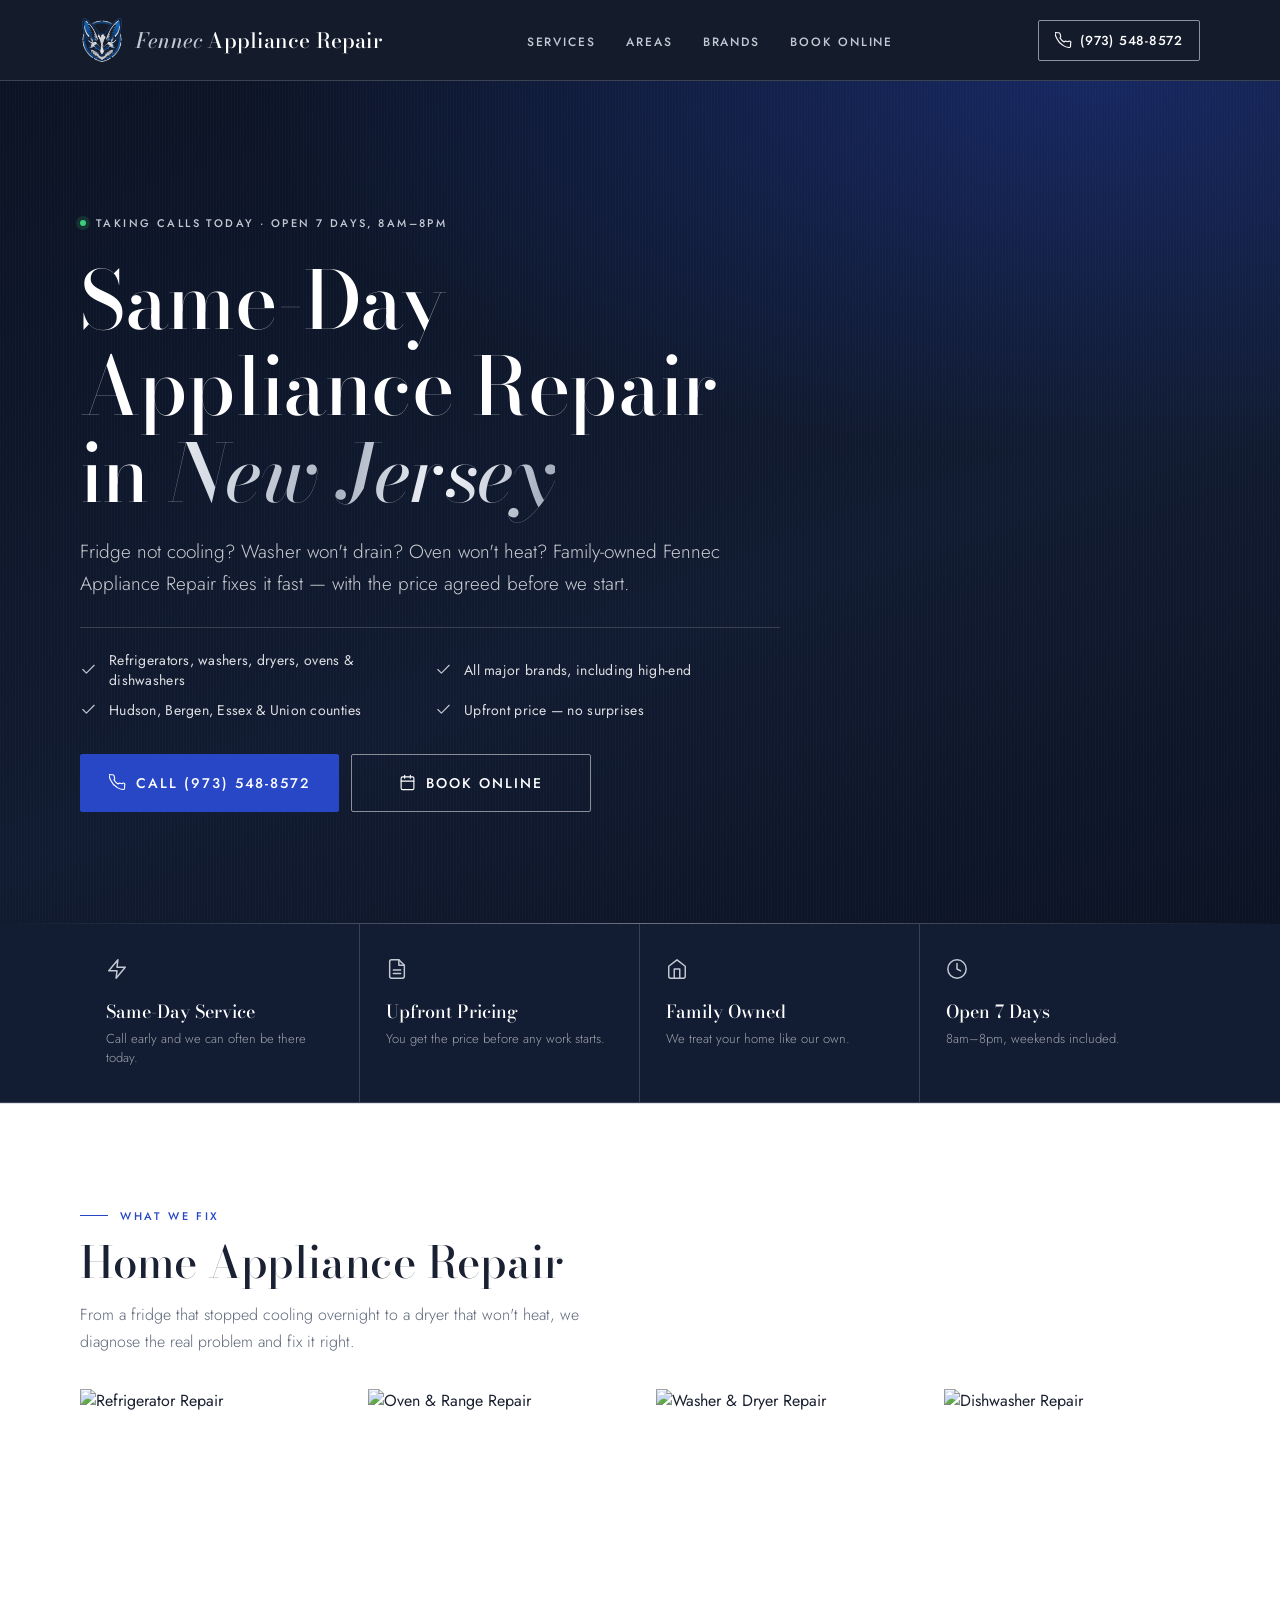
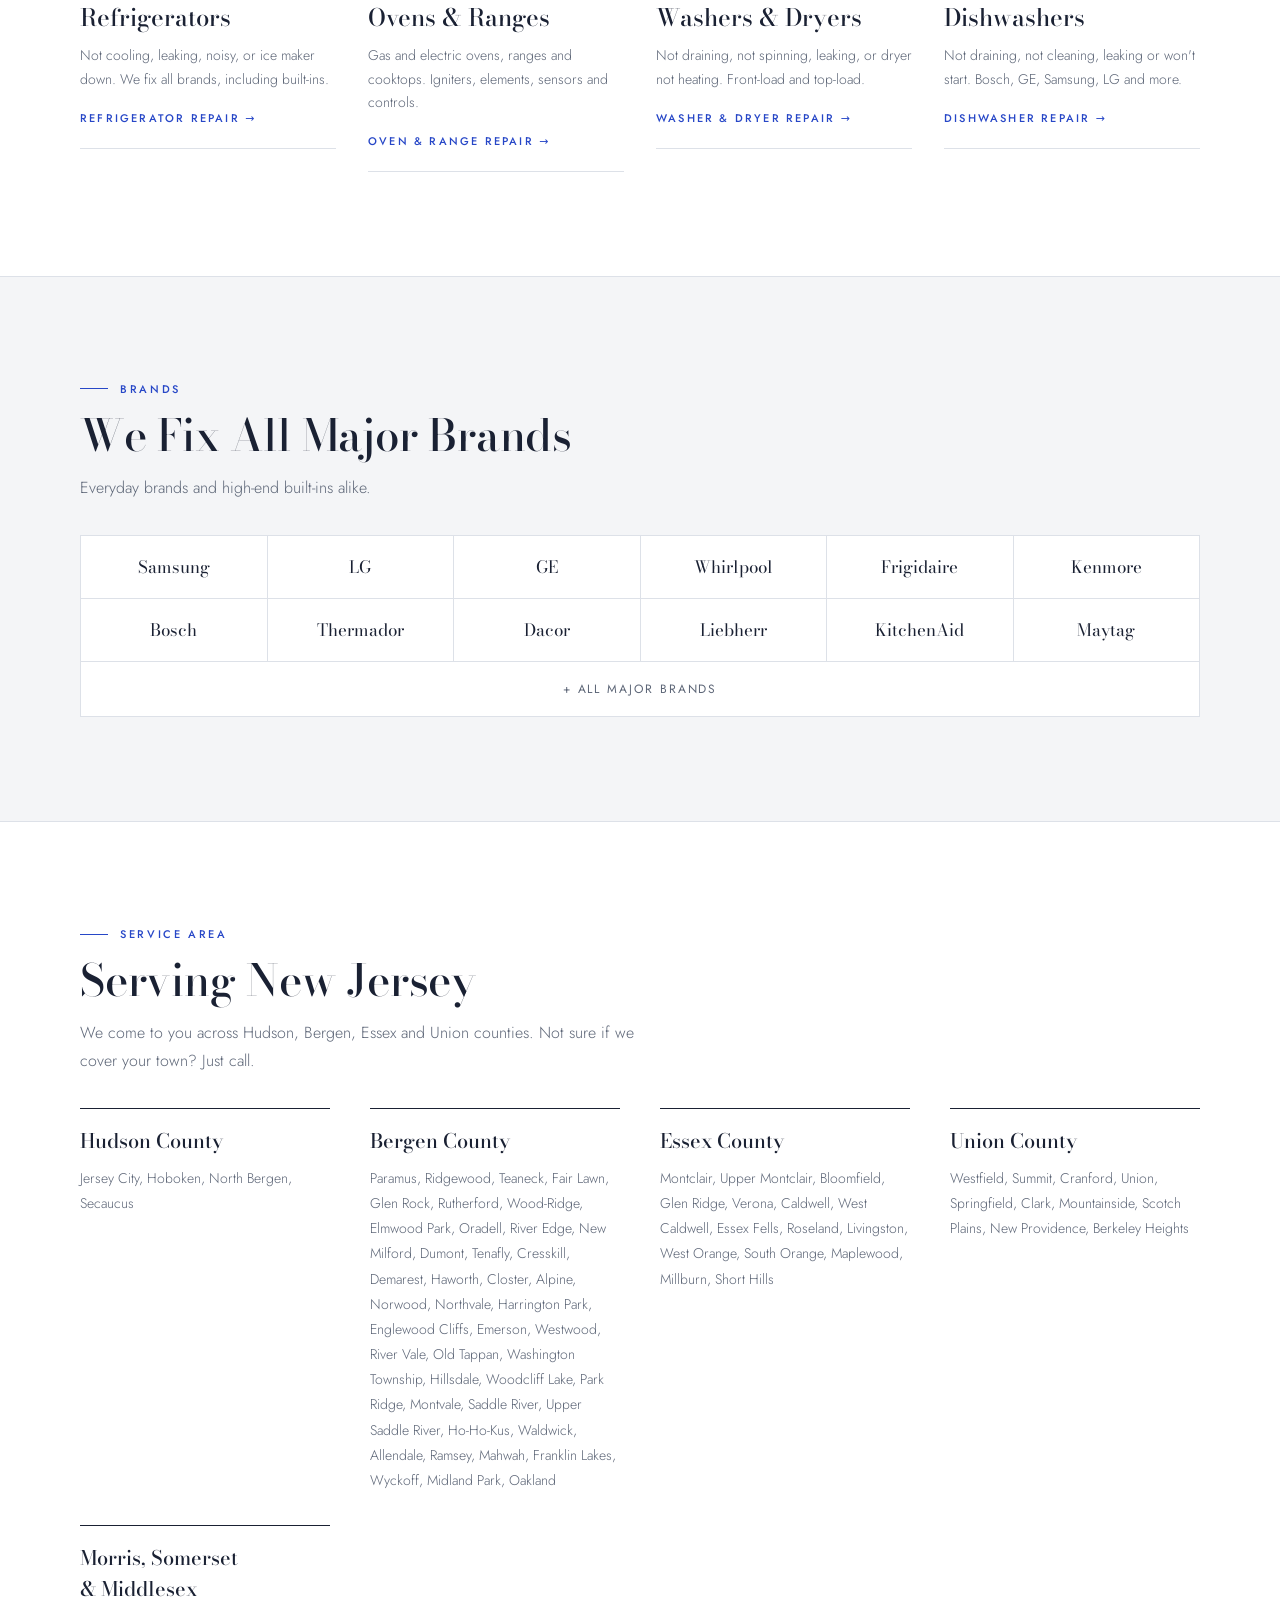
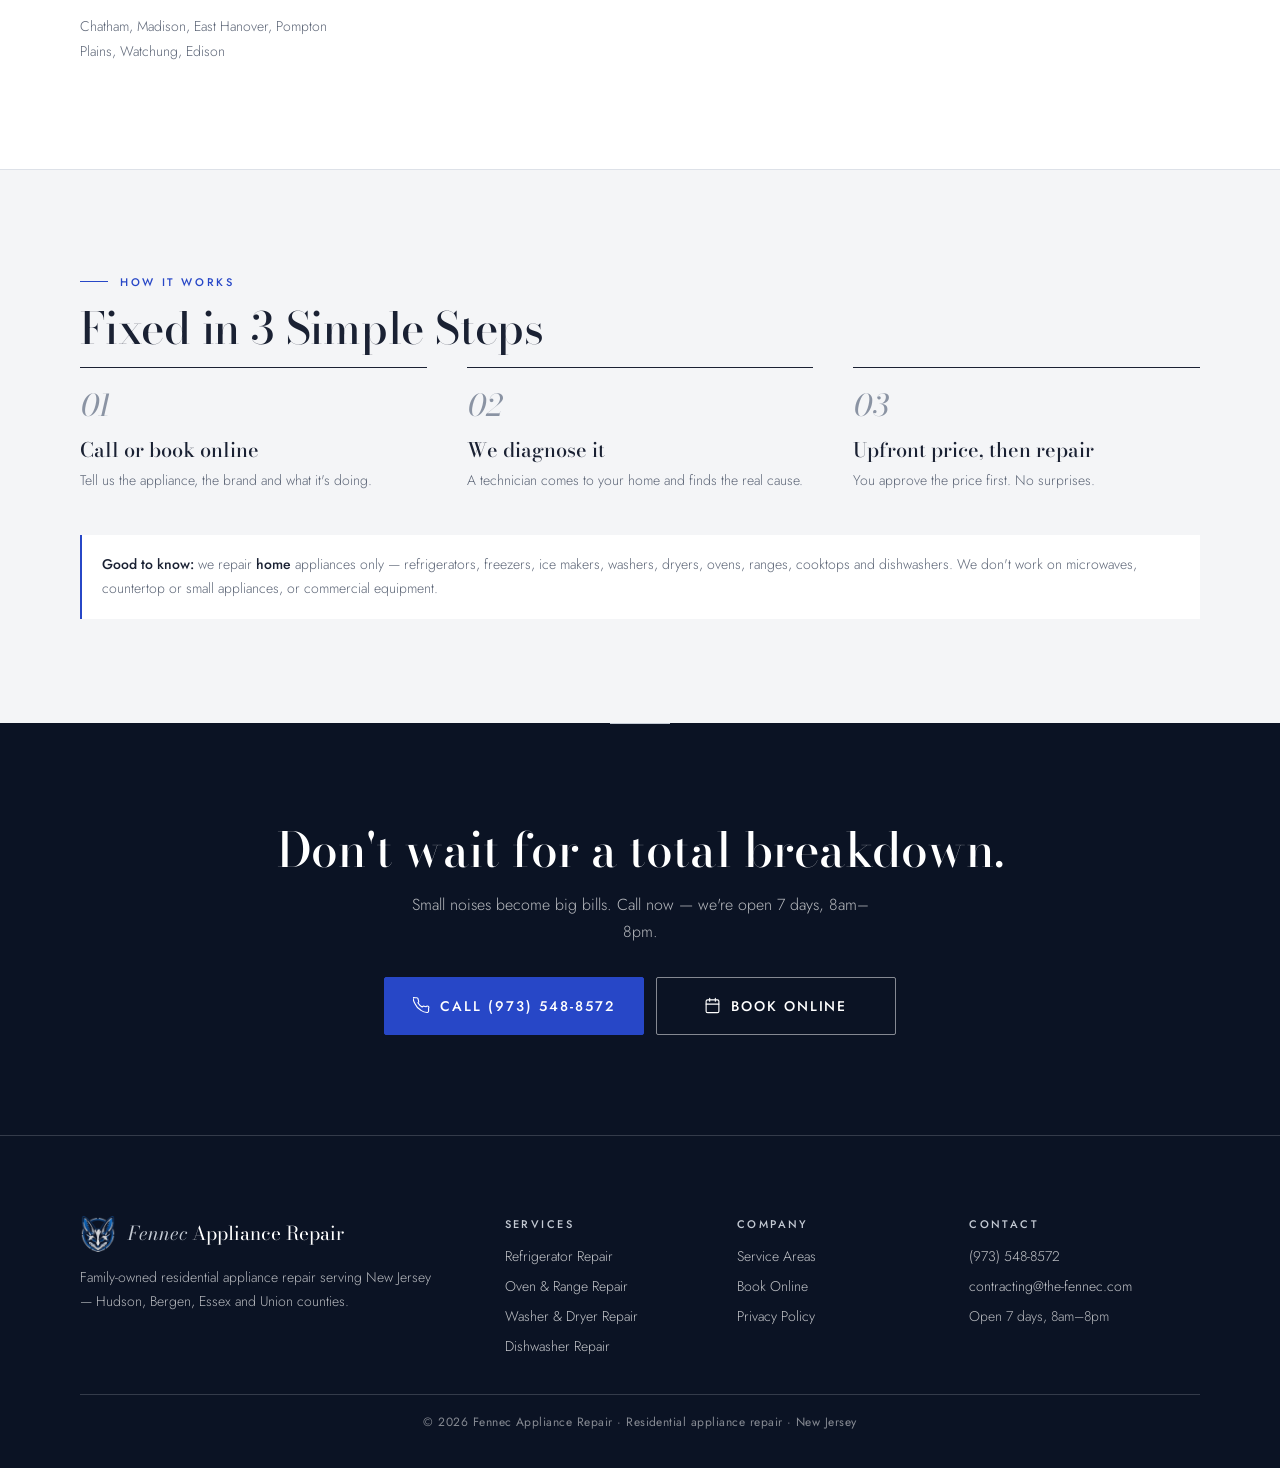
==== index.html @ ce4f6c6a "Luxury redesign and New Jersey wording - Ink navy and brushed-steel palette, Bodoni Moda + Jost type" ====
<!DOCTYPE html>
<html lang="en">
<head>
<meta charset="UTF-8">
<meta name="viewport" content="width=device-width, initial-scale=1.0">
<title>Appliance Repair New Jersey | Fennec Appliance Repair</title>
<meta name="description" content="Same-day appliance repair in New Jersey. Fridges, washers, dryers, ovens and dishwashers — all major brands. Upfront pricing. Open 7 days, 8am–8pm.">
<link rel="canonical" href="https://the-fennec.com/">
<meta property="og:type" content="website">
<meta property="og:site_name" content="Fennec Appliance Repair">
<meta property="og:title" content="Appliance Repair New Jersey | Fennec Appliance Repair">
<meta property="og:description" content="Same-day appliance repair in New Jersey. Fridges, washers, dryers, ovens and dishwashers — all major brands. Upfront pricing. Open 7 days, 8am–8pm.">
<meta property="og:url" content="https://the-fennec.com/">
<meta property="og:image" content="https://the-fennec.com/assets/logo-512.png">
<meta name="theme-color" content="#0d1b3e">
<link rel="icon" type="image/png" sizes="48x48" href="/assets/favicon-48.png">
<link rel="apple-touch-icon" href="/assets/apple-touch-icon.png">
<link rel="preconnect" href="https://fonts.googleapis.com">
<link rel="preconnect" href="https://fonts.gstatic.com" crossorigin>
<link href="https://fonts.googleapis.com/css2?family=Bodoni+Moda:ital,opsz,wght@0,6..96,400..600;1,6..96,400..600&family=Jost:wght@300;400;500&display=swap" rel="stylesheet">
<link rel="stylesheet" href="/assets/styles.css">
<script type="application/ld+json">{"@context": "https://schema.org", "@type": "HomeAndConstructionBusiness", "@id": "https://the-fennec.com/#business", "name": "Fennec Appliance Repair", "url": "https://the-fennec.com/", "logo": "https://the-fennec.com/assets/logo-512.png", "image": "https://the-fennec.com/assets/logo-512.png", "telephone": "+19735488572", "email": "contracting@the-fennec.com", "description": "Residential appliance repair in New Jersey. Refrigerators, washers, dryers, ovens, ranges and dishwashers. All major brands.", "areaServed": [{"@type": "AdministrativeArea", "name": "Hudson County, NJ"}, {"@type": "AdministrativeArea", "name": "Bergen County, NJ"}, {"@type": "AdministrativeArea", "name": "Essex County, NJ"}, {"@type": "AdministrativeArea", "name": "Union County, NJ"}, {"@type": "AdministrativeArea", "name": "Morris County, NJ"}], "openingHoursSpecification": [{"@type": "OpeningHoursSpecification", "dayOfWeek": ["Monday", "Tuesday", "Wednesday", "Thursday", "Friday", "Saturday", "Sunday"], "opens": "08:00", "closes": "20:00"}], "knowsAbout": ["Refrigerator Repair", "Oven & Range Repair", "Washer & Dryer Repair", "Dishwasher Repair"]}</script>
</head>
<body>
<nav class="site-nav" aria-label="Main">
  <a class="nav-logo" href="/">
    <img src="/assets/logo.png" width="40" height="40" alt="Fennec Appliance Repair logo">
    <span class="nav-logo-text"><span>Fennec</span> Appliance Repair</span>
  </a>
  <ul class="nav-links"><li><a href="/#services">Services</a></li><li><a href="/#areas">Areas</a></li><li><a href="/#brands">Brands</a></li><li><a href="/book/">Book Online</a></li></ul>
  <a href="tel:+19735488572" class="nav-call"><svg class="i" viewBox="0 0 24 24" aria-hidden="true"><path d="M22 16.92v3a2 2 0 01-2.18 2 19.79 19.79 0 01-8.63-3.07A19.5 19.5 0 013.07 9.81a19.79 19.79 0 01-3.07-8.67A2 2 0 012.18 1h3a2 2 0 012 1.72c.127.96.361 1.903.7 2.81a2 2 0 01-.45 2.11L6.91 8.14a16 16 0 006 6l.62-.62a2 2 0 012.11-.45c.907.339 1.85.573 2.81.7A2 2 0 0122 15.92v1z"/></svg><span class="lbl">Call Now</span><span class="num">(973) 548-8572</span></a>
</nav>

<main>
<section class="hero">
  <div class="status-pill"><span class="status-dot"></span>Taking calls today · Open 7 days, 8am–8pm</div>
  <h1>Same-Day Appliance Repair in <span class="gradient-text">New Jersey</span></h1>
  <p class="hero-sub">Fridge not cooling? Washer won't drain? Oven won't heat? Family-owned Fennec Appliance Repair fixes it fast — with the price agreed before we start.</p>
  <ul class="hero-points">
    <li><svg class="i" viewBox="0 0 24 24" aria-hidden="true"><polyline points="20 6 9 17 4 12"/></svg>Refrigerators, washers, dryers, ovens &amp; dishwashers</li>
    <li><svg class="i" viewBox="0 0 24 24" aria-hidden="true"><polyline points="20 6 9 17 4 12"/></svg>All major brands, including high-end</li>
    <li><svg class="i" viewBox="0 0 24 24" aria-hidden="true"><polyline points="20 6 9 17 4 12"/></svg>Hudson, Bergen, Essex &amp; Union counties</li>
    <li><svg class="i" viewBox="0 0 24 24" aria-hidden="true"><polyline points="20 6 9 17 4 12"/></svg>Upfront price — no surprises</li>
  </ul>
  <div class="btn-row"><a href="tel:+19735488572" class="btn-primary"><svg class="i" viewBox="0 0 24 24" aria-hidden="true"><path d="M22 16.92v3a2 2 0 01-2.18 2 19.79 19.79 0 01-8.63-3.07A19.5 19.5 0 013.07 9.81a19.79 19.79 0 01-3.07-8.67A2 2 0 012.18 1h3a2 2 0 012 1.72c.127.96.361 1.903.7 2.81a2 2 0 01-.45 2.11L6.91 8.14a16 16 0 006 6l.62-.62a2 2 0 012.11-.45c.907.339 1.85.573 2.81.7A2 2 0 0122 15.92v1z"/></svg>Call (973) 548-8572</a><a href="/book/" class="btn-secondary"><svg class="i" viewBox="0 0 24 24" aria-hidden="true"><rect x="3" y="4" width="18" height="18" rx="2"/><line x1="16" y1="2" x2="16" y2="6"/><line x1="8" y1="2" x2="8" y2="6"/><line x1="3" y1="10" x2="21" y2="10"/></svg>Book Online</a></div>
</section>

<section class="trust-section" aria-label="Why choose us">
  <div class="trust-grid">
    <div class="trust-card"><svg class="i" viewBox="0 0 24 24" aria-hidden="true"><polygon points="13 2 3 14 12 14 11 22 21 10 12 10 13 2"/></svg><h3>Same-Day Service</h3><p>Call early and we can often be there today.</p></div>
    <div class="trust-card"><svg class="i" viewBox="0 0 24 24" aria-hidden="true"><path d="M14 2H6a2 2 0 00-2 2v16a2 2 0 002 2h12a2 2 0 002-2V8z"/><polyline points="14 2 14 8 20 8"/><line x1="16" y1="13" x2="8" y2="13"/><line x1="16" y1="17" x2="8" y2="17"/></svg><h3>Upfront Pricing</h3><p>You get the price before any work starts.</p></div>
    <div class="trust-card"><svg class="i" viewBox="0 0 24 24" aria-hidden="true"><path d="M3 9l9-7 9 7v11a2 2 0 01-2 2H5a2 2 0 01-2-2z"/><polyline points="9 22 9 12 15 12 15 22"/></svg><h3>Family Owned</h3><p>We treat your home like our own.</p></div>
    <div class="trust-card"><svg class="i" viewBox="0 0 24 24" aria-hidden="true"><circle cx="12" cy="12" r="10"/><polyline points="12 6 12 12 16 14"/></svg><h3>Open 7 Days</h3><p>8am–8pm, weekends included.</p></div>
  </div>
</section>

<section class="section alt" id="services">
  <div class="section-eyebrow">What we fix</div>
  <h2 class="section-title">Home Appliance Repair</h2>
  <p class="section-lead">From a fridge that stopped cooling overnight to a dryer that won't heat, we diagnose the real problem and fix it right.</p>
  <div class="services-grid"><a class="service-card" href="/refrigerator-repair/">
  <img src="https://images.unsplash.com/photo-1584568694244-14fbdf83bd30?w=700&q=75" alt="Refrigerator Repair" loading="lazy" width="700" height="190">
  <div class="service-body"><h3>Refrigerators</h3><p>Not cooling, leaking, noisy, or ice maker down. We fix all brands, including built-ins.</p><span class="more-link">Refrigerator Repair →</span></div>
</a><a class="service-card" href="/oven-range-repair/">
  <img src="https://images.unsplash.com/photo-1556909114-f6e7ad7d3136?w=700&q=75" alt="Oven & Range Repair" loading="lazy" width="700" height="190">
  <div class="service-body"><h3>Ovens & Ranges</h3><p>Gas and electric ovens, ranges and cooktops. Igniters, elements, sensors and controls.</p><span class="more-link">Oven & Range Repair →</span></div>
</a><a class="service-card" href="/washer-dryer-repair/">
  <img src="https://images.unsplash.com/photo-1626806787461-102c1bfaaea1?w=700&q=75" alt="Washer & Dryer Repair" loading="lazy" width="700" height="190">
  <div class="service-body"><h3>Washers & Dryers</h3><p>Not draining, not spinning, leaking, or dryer not heating. Front-load and top-load.</p><span class="more-link">Washer & Dryer Repair →</span></div>
</a><a class="service-card" href="/dishwasher-repair/">
  <img src="https://images.unsplash.com/photo-1556909172-54557c7e4fb7?w=700&q=75" alt="Dishwasher Repair" loading="lazy" width="700" height="190">
  <div class="service-body"><h3>Dishwashers</h3><p>Not draining, not cleaning, leaking or won't start. Bosch, GE, Samsung, LG and more.</p><span class="more-link">Dishwasher Repair →</span></div>
</a></div>
</section>

<section class="section" id="brands">
  <div class="section-eyebrow">Brands</div>
  <h2 class="section-title">We Fix All Major Brands</h2>
  <p class="section-lead">Everyday brands and high-end built-ins alike.</p>
  <div class="chips"><span class="chip">Samsung</span><span class="chip">LG</span><span class="chip">GE</span><span class="chip">Whirlpool</span><span class="chip">Frigidaire</span><span class="chip">Kenmore</span><span class="chip">Bosch</span><span class="chip">Thermador</span><span class="chip">Dacor</span><span class="chip">Liebherr</span><span class="chip">KitchenAid</span><span class="chip">Maytag</span><span class="chip">+ all major brands</span></div>
</section>

<section class="section alt" id="areas">
  <div class="section-eyebrow">Service area</div>
  <h2 class="section-title">Serving New Jersey</h2>
  <p class="section-lead">We come to you across Hudson, Bergen, Essex and Union counties. Not sure if we cover your town? Just call.</p>
  <div class="area-grid"><div class="area-card"><h3>Hudson County</h3><p>Jersey City, Hoboken, North Bergen, Secaucus</p></div><div class="area-card"><h3>Bergen County</h3><p>Paramus, Ridgewood, Teaneck, Fair Lawn, Glen Rock, Rutherford, Wood-Ridge, Elmwood Park, Oradell, River Edge, New Milford, Dumont, Tenafly, Cresskill, Demarest, Haworth, Closter, Alpine, Norwood, Northvale, Harrington Park, Englewood Cliffs, Emerson, Westwood, River Vale, Old Tappan, Washington Township, Hillsdale, Woodcliff Lake, Park Ridge, Montvale, Saddle River, Upper Saddle River, Ho-Ho-Kus, Waldwick, Allendale, Ramsey, Mahwah, Franklin Lakes, Wyckoff, Midland Park, Oakland</p></div><div class="area-card"><h3>Essex County</h3><p>Montclair, Upper Montclair, Bloomfield, Glen Ridge, Verona, Caldwell, West Caldwell, Essex Fells, Roseland, Livingston, West Orange, South Orange, Maplewood, Millburn, Short Hills</p></div><div class="area-card"><h3>Union County</h3><p>Westfield, Summit, Cranford, Union, Springfield, Clark, Mountainside, Scotch Plains, New Providence, Berkeley Heights</p></div><div class="area-card"><h3>Morris, Somerset & Middlesex</h3><p>Chatham, Madison, East Hanover, Pompton Plains, Watchung, Edison</p></div></div>
</section>

<section class="section" id="how">
  <div class="section-eyebrow">How it works</div>
  <h2 class="section-title">Fixed in 3 Simple Steps</h2>
  <ol class="steps">
    <li><div><h3>Call or book online</h3><p>Tell us the appliance, the brand and what it's doing.</p></div></li>
    <li><div><h3>We diagnose it</h3><p>A technician comes to your home and finds the real cause.</p></div></li>
    <li><div><h3>Upfront price, then repair</h3><p>You approve the price first. No surprises.</p></div></li>
  </ol>
  <div style="margin-top:22px"><div class="note-box"><strong>Good to know:</strong> we repair <strong>home</strong> appliances only — refrigerators, freezers, ice makers, washers, dryers, ovens, ranges, cooktops and dishwashers. We don't work on microwaves, countertop or small appliances, or commercial equipment.</div></div>
</section>
</main>
<section class="cta-block">
  <h2>Don't wait for a total breakdown.</h2>
  <p>Small noises become big bills. Call now — we're open 7 days, 8am–8pm.</p>
  <div class="btn-row"><a href="tel:+19735488572" class="btn-primary"><svg class="i" viewBox="0 0 24 24" aria-hidden="true"><path d="M22 16.92v3a2 2 0 01-2.18 2 19.79 19.79 0 01-8.63-3.07A19.5 19.5 0 013.07 9.81a19.79 19.79 0 01-3.07-8.67A2 2 0 012.18 1h3a2 2 0 012 1.72c.127.96.361 1.903.7 2.81a2 2 0 01-.45 2.11L6.91 8.14a16 16 0 006 6l.62-.62a2 2 0 012.11-.45c.907.339 1.85.573 2.81.7A2 2 0 0122 15.92v1z"/></svg>Call (973) 548-8572</a><a href="/book/" class="btn-secondary"><svg class="i" viewBox="0 0 24 24" aria-hidden="true"><rect x="3" y="4" width="18" height="18" rx="2"/><line x1="16" y1="2" x2="16" y2="6"/><line x1="8" y1="2" x2="8" y2="6"/><line x1="3" y1="10" x2="21" y2="10"/></svg>Book Online</a></div>
</section>
<footer>
  <div class="footer-grid">
    <div>
      <a class="footer-logo" href="/"><img src="/assets/logo.png" width="36" height="36" alt=""><span class="footer-logo-name"><span>Fennec</span> Appliance Repair</span></a>
      <p class="footer-tagline">Family-owned residential appliance repair serving New Jersey — Hudson, Bergen, Essex and Union counties.</p>
    </div>
    <div class="footer-section">
      <h4>Services</h4>
      <ul><li><a href="/refrigerator-repair/">Refrigerator Repair</a></li><li><a href="/oven-range-repair/">Oven & Range Repair</a></li><li><a href="/washer-dryer-repair/">Washer & Dryer Repair</a></li><li><a href="/dishwasher-repair/">Dishwasher Repair</a></li></ul>
    </div>
    <div class="footer-section">
      <h4>Company</h4>
      <ul>
        <li><a href="/#areas">Service Areas</a></li>
        <li><a href="/book/">Book Online</a></li>
        <li><a href="/privacy/">Privacy Policy</a></li>
      </ul>
    </div>
    <div class="footer-section">
      <h4>Contact</h4>
      <ul>
        <li><a href="tel:+19735488572">(973) 548-8572</a></li>
        <li><a href="mailto:contracting@the-fennec.com">contracting@the-fennec.com</a></li>
        <li>Open 7 days, 8am–8pm</li>
      </ul>
    </div>
  </div>
  <hr class="footer-divider">
  <p class="footer-copy">© 2026 Fennec Appliance Repair · Residential appliance repair · New Jersey</p>
</footer>
<div class="call-bar" role="region" aria-label="Quick contact">
  <a class="cb-call" href="tel:+19735488572"><svg class="i" viewBox="0 0 24 24" aria-hidden="true"><path d="M22 16.92v3a2 2 0 01-2.18 2 19.79 19.79 0 01-8.63-3.07A19.5 19.5 0 013.07 9.81a19.79 19.79 0 01-3.07-8.67A2 2 0 012.18 1h3a2 2 0 012 1.72c.127.96.361 1.903.7 2.81a2 2 0 01-.45 2.11L6.91 8.14a16 16 0 006 6l.62-.62a2 2 0 012.11-.45c.907.339 1.85.573 2.81.7A2 2 0 0122 15.92v1z"/></svg>Call Now</a>
  <a class="cb-book" href="/book/"><svg class="i" viewBox="0 0 24 24" aria-hidden="true"><rect x="3" y="4" width="18" height="18" rx="2"/><line x1="16" y1="2" x2="16" y2="6"/><line x1="8" y1="2" x2="8" y2="6"/><line x1="3" y1="10" x2="21" y2="10"/></svg>Book</a>
</div>
</body>
</html>
---- assets/styles.css ----
/* Layout: ink-navy and porcelain bands, hairline rules, serif display; restraint over boxes */
:root {
  --ink: #0b1324;
  --ink-2: #121c33;
  --porcelain: #f4f5f7;
  --steel: #c3c9d3;
  --steel-dark: #8a93a3;
  --sapphire: #2747c7;
  --sapphire-dark: #1b349b;
  --text: #1a2133;
  --muted: #5d6677;
  --line: #dde1e8;
  --line-dark: rgba(195,201,211,0.22);
  --f-display: 'Bodoni Moda', 'Didot', 'Bodoni 72', Georgia, serif;
  --f-body: 'Jost', 'Avenir Next', 'Segoe UI', system-ui, sans-serif;
}
* { margin: 0; padding: 0; box-sizing: border-box; }
html { scroll-behavior: smooth; }
body {
  font-family: var(--f-body);
  background: var(--porcelain);
  color: var(--text);
  overflow-x: hidden;
  padding-bottom: 76px;
  -webkit-font-smoothing: antialiased;
}
a { color: inherit; }
img { max-width: 100%; }
h1, h2, h3 { font-family: var(--f-display); font-weight: 500; text-wrap: balance; }
:focus-visible { outline: 2px solid var(--sapphire); outline-offset: 3px; }

/* ---------- Nav ---------- */
.site-nav {
  background: rgba(11,19,36,0.96);
  backdrop-filter: blur(10px);
  border-bottom: 1px solid var(--line-dark);
  padding: 12px 18px;
  display: flex; align-items: center; justify-content: space-between; gap: 12px;
  position: sticky; top: 0; z-index: 200;
}
.nav-logo { display: flex; align-items: center; gap: 12px; text-decoration: none; min-width: 0; }
.nav-logo img { width: 38px; height: 38px; object-fit: contain; flex-shrink: 0; }
.nav-logo-text { font-family: var(--f-display); font-size: 18px; font-weight: 500; color: #fff; white-space: nowrap; letter-spacing: 0.01em; }
.nav-logo-text span { color: var(--steel); font-style: italic; }
.nav-links { display: none; list-style: none; gap: 30px; }
.nav-links a { text-decoration: none; font-size: 12px; font-weight: 500; letter-spacing: 0.16em; text-transform: uppercase; color: var(--steel); }
.nav-links a:hover, .nav-links a[aria-current="page"] { color: #fff; }
.nav-call {
  display: flex; align-items: center; gap: 8px; flex-shrink: 0;
  border: 1px solid var(--steel-dark); color: #fff; text-decoration: none;
  font-size: 13px; font-weight: 500; letter-spacing: 0.06em; padding: 10px 16px; border-radius: 2px;
  transition: background 0.25s, border-color 0.25s;
}
.nav-call:hover { background: var(--sapphire); border-color: var(--sapphire); }
.nav-call .num { display: none; }
@media (max-width: 420px) { .nav-logo img { width: 32px; height: 32px; } .nav-logo-text { font-size: 15px; } .nav-call { padding: 9px 12px; font-size: 12px; } }

/* ---------- Buttons ---------- */
.btn-primary, .btn-secondary {
  display: flex; align-items: center; justify-content: center; gap: 10px;
  width: 100%; border-radius: 2px; padding: 18px 28px;
  font-family: var(--f-body); font-size: 14px; font-weight: 500; letter-spacing: 0.14em; text-transform: uppercase;
  cursor: pointer; text-decoration: none; transition: background 0.25s, color 0.25s, border-color 0.25s;
}
.btn-primary { background: var(--sapphire); color: #fff; border: 1px solid var(--sapphire); }
.btn-primary:hover { background: var(--sapphire-dark); border-color: var(--sapphire-dark); }
.btn-secondary { background: transparent; color: var(--text); border: 1px solid var(--text); }
.btn-secondary:hover { background: var(--text); color: #fff; }
.btn-row { display: flex; flex-direction: column; gap: 12px; }
svg.i { width: 17px; height: 17px; fill: none; stroke: currentColor; stroke-width: 1.6; stroke-linecap: round; stroke-linejoin: round; flex-shrink: 0; }

/* ---------- Hero (dark, brushed steel sheen) ---------- */
.hero {
  position: relative; overflow: hidden; color: #fff;
  background:
    radial-gradient(120% 80% at 85% 0%, rgba(39,71,199,0.35) 0%, transparent 55%),
    repeating-linear-gradient(90deg, rgba(255,255,255,0.018) 0 1px, transparent 1px 3px),
    linear-gradient(160deg, #0b1324 0%, #111b31 60%, #0b1324 100%);
  padding: 56px 20px 52px;
}
.hero::after { content: ""; position: absolute; left: 0; right: 0; bottom: 0; height: 1px; background: linear-gradient(90deg, transparent, var(--steel), transparent); opacity: 0.5; }
.status-pill {
  display: inline-flex; align-items: center; gap: 10px;
  font-size: 11px; font-weight: 500; letter-spacing: 0.22em; text-transform: uppercase; color: var(--steel);
  margin-bottom: 26px;
}
.status-dot { width: 6px; height: 6px; border-radius: 50%; background: #3ccf7a; box-shadow: 0 0 0 4px rgba(60,207,122,0.15); }
.hero h1 { font-size: 42px; line-height: 1.08; margin-bottom: 20px; letter-spacing: -0.01em; color: #fff; }
.gradient-text { font-style: italic; color: transparent; background: linear-gradient(100deg, #e9edf3 0%, #aab3c2 45%, #f4f6fa 70%, #9aa4b5 100%); -webkit-background-clip: text; background-clip: text; }
.hero-sub { font-size: 17px; font-weight: 300; color: rgba(255,255,255,0.78); line-height: 1.7; margin-bottom: 26px; max-width: 62ch; }
.hero-points { list-style: none; display: grid; gap: 10px; margin-bottom: 34px; border-top: 1px solid var(--line-dark); padding-top: 22px; }
.hero-points li { display: flex; align-items: center; gap: 12px; font-size: 14px; font-weight: 400; color: rgba(255,255,255,0.86); letter-spacing: 0.02em; }
.hero-points svg.i { color: var(--steel); }
.hero .btn-secondary { color: #fff; border-color: rgba(255,255,255,0.5); }
.hero .btn-secondary:hover { background: #fff; color: var(--ink); }

/* ---------- Trust strip ---------- */
.trust-section { background: var(--ink-2); padding: 8px 20px; border-bottom: 1px solid var(--line-dark); }
.trust-grid { display: grid; grid-template-columns: 1fr 1fr; }
.trust-card { padding: 22px 14px; border-bottom: 1px solid var(--line-dark); }
.trust-card:nth-child(odd) { border-right: 1px solid var(--line-dark); }
.trust-card:nth-last-child(-n+2) { border-bottom: none; }
.trust-card svg.i { width: 22px; height: 22px; color: var(--steel); margin-bottom: 12px; }
.trust-card h3 { color: #fff; font-size: 18px; margin-bottom: 4px; }
.trust-card p { color: rgba(255,255,255,0.6); font-size: 13px; line-height: 1.5; font-weight: 300; }

/* ---------- Sections ---------- */
.section { padding: 56px 20px; }
.section.alt { background: #fff; border-top: 1px solid var(--line); border-bottom: 1px solid var(--line); }
.section-eyebrow { display: flex; align-items: center; gap: 12px; font-size: 11px; font-weight: 500; letter-spacing: 0.24em; text-transform: uppercase; color: var(--sapphire); margin-bottom: 14px; }
.section-eyebrow::before { content: ""; width: 28px; height: 1px; background: currentColor; }
.section-title { font-size: 32px; line-height: 1.12; margin-bottom: 14px; letter-spacing: -0.005em; }
.section-lead { font-size: 16px; font-weight: 300; color: var(--muted); line-height: 1.7; margin-bottom: 34px; max-width: 62ch; }

.services-grid { display: grid; grid-template-columns: 1fr; gap: 28px; }
.service-card { display: block; text-decoration: none; color: inherit; }
.service-card img, .service-card .ph-img { width: 100%; aspect-ratio: 4 / 3; height: auto; object-fit: cover; display: block; filter: saturate(0.85); transition: filter 0.4s; }
.service-card:hover img { filter: saturate(1); }
.service-body { padding: 18px 0 20px; border-bottom: 1px solid var(--line); }
.service-body h3 { font-size: 24px; margin-bottom: 8px; }
.service-body p { font-size: 14px; font-weight: 300; color: var(--muted); line-height: 1.65; margin-bottom: 14px; }
.more-link { font-size: 11px; font-weight: 500; letter-spacing: 0.2em; text-transform: uppercase; color: var(--sapphire); }
.service-card:hover .more-link { text-decoration: underline; text-underline-offset: 4px; }

.chips { display: flex; flex-wrap: wrap; border-top: 1px solid var(--line); border-left: 1px solid var(--line); }
.chip { flex: 1 1 33%; min-width: 0; text-align: center; padding: 18px 10px; border-right: 1px solid var(--line); border-bottom: 1px solid var(--line); font-family: var(--f-display); font-size: 17px; color: var(--text); background: #fff; }
.chip:last-child { font-family: var(--f-body); font-size: 12px; letter-spacing: 0.16em; text-transform: uppercase; color: var(--muted); display: flex; align-items: center; justify-content: center; }

.area-grid { display: grid; grid-template-columns: repeat(auto-fit, minmax(240px, 1fr)); gap: 32px 40px; align-items: start; }
.area-card { border-top: 1px solid var(--text); padding-top: 16px; }
.area-card h3 { font-size: 20px; margin-bottom: 10px; }
.area-card p { font-size: 14px; font-weight: 300; color: var(--muted); line-height: 1.8; }

.note-box { border-left: 2px solid var(--sapphire); background: #fff; padding: 18px 20px; font-size: 14px; font-weight: 300; line-height: 1.7; color: var(--muted); }
.note-box strong { color: var(--text); font-weight: 500; }

.steps { list-style: none; display: grid; counter-reset: step; border-top: 1px solid var(--line); }
.steps li { counter-increment: step; display: flex; gap: 20px; align-items: flex-start; padding: 22px 0; border-bottom: 1px solid var(--line); }
.steps li::before { content: counter(step, decimal-leading-zero); flex-shrink: 0; font-family: var(--f-display); font-style: italic; font-size: 30px; line-height: 1; color: var(--steel-dark); width: 44px; }
.steps h3 { font-size: 20px; margin-bottom: 4px; }
.steps p { font-size: 14px; font-weight: 300; color: var(--muted); line-height: 1.6; }

/* ---------- Service detail ---------- */
.crumbs { font-size: 12px; letter-spacing: 0.08em; color: var(--muted); margin-bottom: 18px; }
.crumbs a { color: var(--sapphire); text-decoration: none; }
.detail-hero-img { width: 100%; height: 240px; object-fit: cover; display: block; filter: saturate(0.85); }
.problems-grid { display: grid; grid-template-columns: 1fr; border-top: 1px solid var(--line); }
.problem-card { padding: 22px 0; border-bottom: 1px solid var(--line); }
.problem-header { display: flex; align-items: flex-start; gap: 16px; }
.problem-emoji { display: none; }
.problem-card h3 { font-size: 20px; margin-bottom: 6px; line-height: 1.25; }
.problem-card p { font-size: 14px; font-weight: 300; color: var(--muted); line-height: 1.65; }
.urgency { display: inline-block; margin-top: 12px; font-size: 11px; font-weight: 500; letter-spacing: 0.18em; text-transform: uppercase; color: var(--sapphire); }

.faq details { border-bottom: 1px solid var(--line); padding: 20px 0; }
.faq details:first-of-type { border-top: 1px solid var(--line); }
.faq summary { cursor: pointer; font-family: var(--f-display); font-size: 19px; list-style: none; display: flex; justify-content: space-between; gap: 16px; }
.faq summary::-webkit-details-marker { display: none; }
.faq summary::after { content: '+'; font-family: var(--f-body); font-weight: 300; color: var(--sapphire); font-size: 24px; line-height: 1; }
.faq details[open] summary::after { content: '–'; }
.faq details p { margin-top: 12px; font-size: 15px; font-weight: 300; color: var(--muted); line-height: 1.7; max-width: 62ch; }

/* ---------- CTA ---------- */
.cta-block { background: var(--ink); color: #fff; padding: 64px 20px; text-align: center; position: relative; }
.cta-block::before { content: ""; position: absolute; top: 0; left: 50%; transform: translateX(-50%); width: 60px; height: 1px; background: var(--steel); }
.cta-block h2 { color: #fff; font-size: 34px; line-height: 1.12; margin-bottom: 14px; }
.cta-block p { color: rgba(255,255,255,0.7); font-size: 16px; font-weight: 300; line-height: 1.7; margin: 0 auto 32px; max-width: 52ch; }
.cta-block .btn-secondary { color: #fff; border-color: rgba(255,255,255,0.5); }
.cta-block .btn-secondary:hover { background: #fff; color: var(--ink); }

/* ---------- Booking form ---------- */
.booking-inner { padding: 48px 20px; }
.booking-inner h1 { font-size: 36px; margin-bottom: 12px; }
.booking-inner > p { font-size: 15px; font-weight: 300; color: var(--muted); line-height: 1.7; margin-bottom: 30px; }
.booking-inner > p a { color: var(--sapphire); }
.form-row { display: grid; grid-template-columns: 1fr; gap: 0 18px; }
.form-group { margin-bottom: 20px; }
.form-label { font-size: 11px; font-weight: 500; letter-spacing: 0.18em; text-transform: uppercase; display: block; margin-bottom: 8px; color: var(--text); }
.form-label .opt { font-weight: 300; text-transform: none; letter-spacing: 0; color: var(--muted); }
.form-input { width: 100%; border: none; border-bottom: 1px solid var(--steel-dark); border-radius: 0; padding: 12px 2px; font-family: var(--f-body); font-size: 17px; color: var(--text); outline: none; background: transparent; transition: border-color 0.2s; }
.form-input:focus { border-bottom-color: var(--sapphire); }
select.form-input { appearance: none; }
textarea.form-input { resize: vertical; min-height: 100px; border: 1px solid var(--steel-dark); padding: 12px; }
textarea.form-input:focus { border-color: var(--sapphire); }
.form-error { display: none; color: #a61b1b; font-size: 14px; margin-bottom: 16px; padding: 12px 16px; border-left: 2px solid #a61b1b; background: #fff; }
.booking-success { display: none; background: var(--ink); color: #fff; padding: 36px 24px; text-align: center; margin-bottom: 20px; }
.booking-success .big { font-family: var(--f-display); font-size: 44px; margin-bottom: 8px; color: var(--steel); }
.booking-success h2 { font-size: 26px; margin-bottom: 8px; }
.booking-success p { font-size: 15px; font-weight: 300; opacity: 0.85; }

/* ---------- Prose (privacy) ---------- */
.prose { padding: 48px 20px; max-width: 760px; }
.prose h1 { font-size: 36px; margin-bottom: 8px; }
.prose h2 { font-size: 22px; margin: 30px 0 8px; }
.prose p, .prose li { font-size: 15px; font-weight: 300; line-height: 1.75; color: var(--text); }
.prose ul { padding-left: 20px; margin: 8px 0; }
.prose a { color: var(--sapphire); }

/* ---------- Footer ---------- */
footer { background: var(--ink); color: rgba(255,255,255,0.7); padding: 52px 20px 26px; border-top: 1px solid var(--line-dark); }
.footer-logo { display: flex; align-items: center; gap: 12px; margin-bottom: 14px; text-decoration: none; }
.footer-logo img { width: 36px; height: 36px; }
.footer-logo-name { font-family: var(--f-display); font-size: 19px; color: #fff; }
.footer-logo-name span { color: var(--steel); font-style: italic; }
.footer-tagline { font-size: 14px; font-weight: 300; line-height: 1.7; margin-bottom: 30px; max-width: 44ch; }
.footer-section { margin-bottom: 28px; }
.footer-section h4 { font-size: 11px; font-weight: 500; letter-spacing: 0.22em; text-transform: uppercase; color: var(--steel); margin-bottom: 14px; }
.footer-section ul { list-style: none; }
.footer-section li { margin-bottom: 10px; font-size: 14px; font-weight: 300; }
.footer-section a { text-decoration: none; color: rgba(255,255,255,0.75); }
.footer-section a:hover { color: #fff; }
.footer-divider { border: none; border-top: 1px solid var(--line-dark); margin: 18px 0; }
.footer-copy { font-size: 12px; letter-spacing: 0.04em; color: rgba(255,255,255,0.5); text-align: center; line-height: 1.6; }

/* ---------- Mobile call bar ---------- */
.call-bar {
  position: fixed; left: 0; right: 0; bottom: 0; z-index: 300;
  display: grid; grid-template-columns: 1.5fr 1fr; gap: 8px;
  padding: 10px 12px calc(10px + env(safe-area-inset-bottom));
  background: rgba(11,19,36,0.97); border-top: 1px solid var(--line-dark);
}
.call-bar a { display: flex; align-items: center; justify-content: center; gap: 8px; border-radius: 2px; padding: 14px 10px; font-weight: 500; font-size: 13px; letter-spacing: 0.12em; text-transform: uppercase; text-decoration: none; }
.call-bar .cb-call { background: var(--sapphire); color: #fff; }
.call-bar .cb-book { color: #fff; border: 1px solid rgba(255,255,255,0.4); }

/* ---------- Tablet & desktop ---------- */
@media (min-width: 768px) {
  body { padding-bottom: 0; }
  .call-bar { display: none; }
  .site-nav { padding: 16px 48px; }
  .nav-logo img { width: 44px; height: 44px; }
  .nav-logo-text { font-size: 21px; }
  .nav-call .num { display: inline; }
  .nav-call .lbl { display: none; }
  .hero { padding: 104px 48px 96px; }
  .hero h1 { font-size: 66px; max-width: 14ch; }
  .hero-sub { font-size: 19px; }
  .hero-points { grid-template-columns: 1fr 1fr; max-width: 700px; }
  .btn-row { flex-direction: row; }
  .btn-primary, .btn-secondary { width: auto; min-width: 240px; }
  .trust-section { padding: 0 48px; }
  .trust-grid { grid-template-columns: repeat(4, 1fr); }
  .trust-card { padding: 34px 26px; border-bottom: none; border-right: 1px solid var(--line-dark); }
  .trust-card:last-child { border-right: none; }
  .section { padding: 88px 48px; }
  .section-title { font-size: 44px; }
  .services-grid { grid-template-columns: repeat(2, minmax(0,1fr)); gap: 40px 32px; }
  .chip { flex-basis: 25%; }
  .steps { grid-template-columns: repeat(3, 1fr); gap: 0 40px; border-top: none; }
  .steps li { flex-direction: column; gap: 14px; border-top: 1px solid var(--text); border-bottom: none; }
  .cta-block { padding: 100px 48px; }
  .cta-block h2 { font-size: 48px; }
  .cta-block .btn-row { justify-content: center; }
  .detail-hero-img { height: 420px; }
  .problems-grid { grid-template-columns: repeat(2, minmax(0,1fr)); gap: 0 40px; }
  .booking-inner { max-width: 700px; margin: 0 auto; padding: 80px 48px; }
  .form-row { grid-template-columns: 1fr 1fr; }
  .prose { margin: 0 auto; padding: 80px 48px; }
  footer { padding: 72px 48px 32px; }
  .footer-grid { display: grid; grid-template-columns: 2fr 1fr 1fr 1.2fr; gap: 40px; margin-bottom: 28px; }
  .footer-section { margin-bottom: 0; }
}
@media (min-width: 1100px) {
  .nav-links { display: flex; }
  .site-nav { padding: 18px 80px; }
  .hero { padding: 128px 80px 112px; }
  .hero h1 { font-size: 80px; }
  .trust-section { padding: 0 80px; }
  .section { padding: 104px 80px; }
  .services-grid { grid-template-columns: repeat(4, minmax(0,1fr)); gap: 32px; }
  .chip { flex-basis: 16.66%; }
  .problems-grid { grid-template-columns: repeat(3, minmax(0,1fr)); }
  footer { padding: 80px 80px 36px; }
}
@media (prefers-reduced-motion: reduce) { *, *::before, *::after { animation: none !important; transition: none !important; } html { scroll-behavior: auto; } }
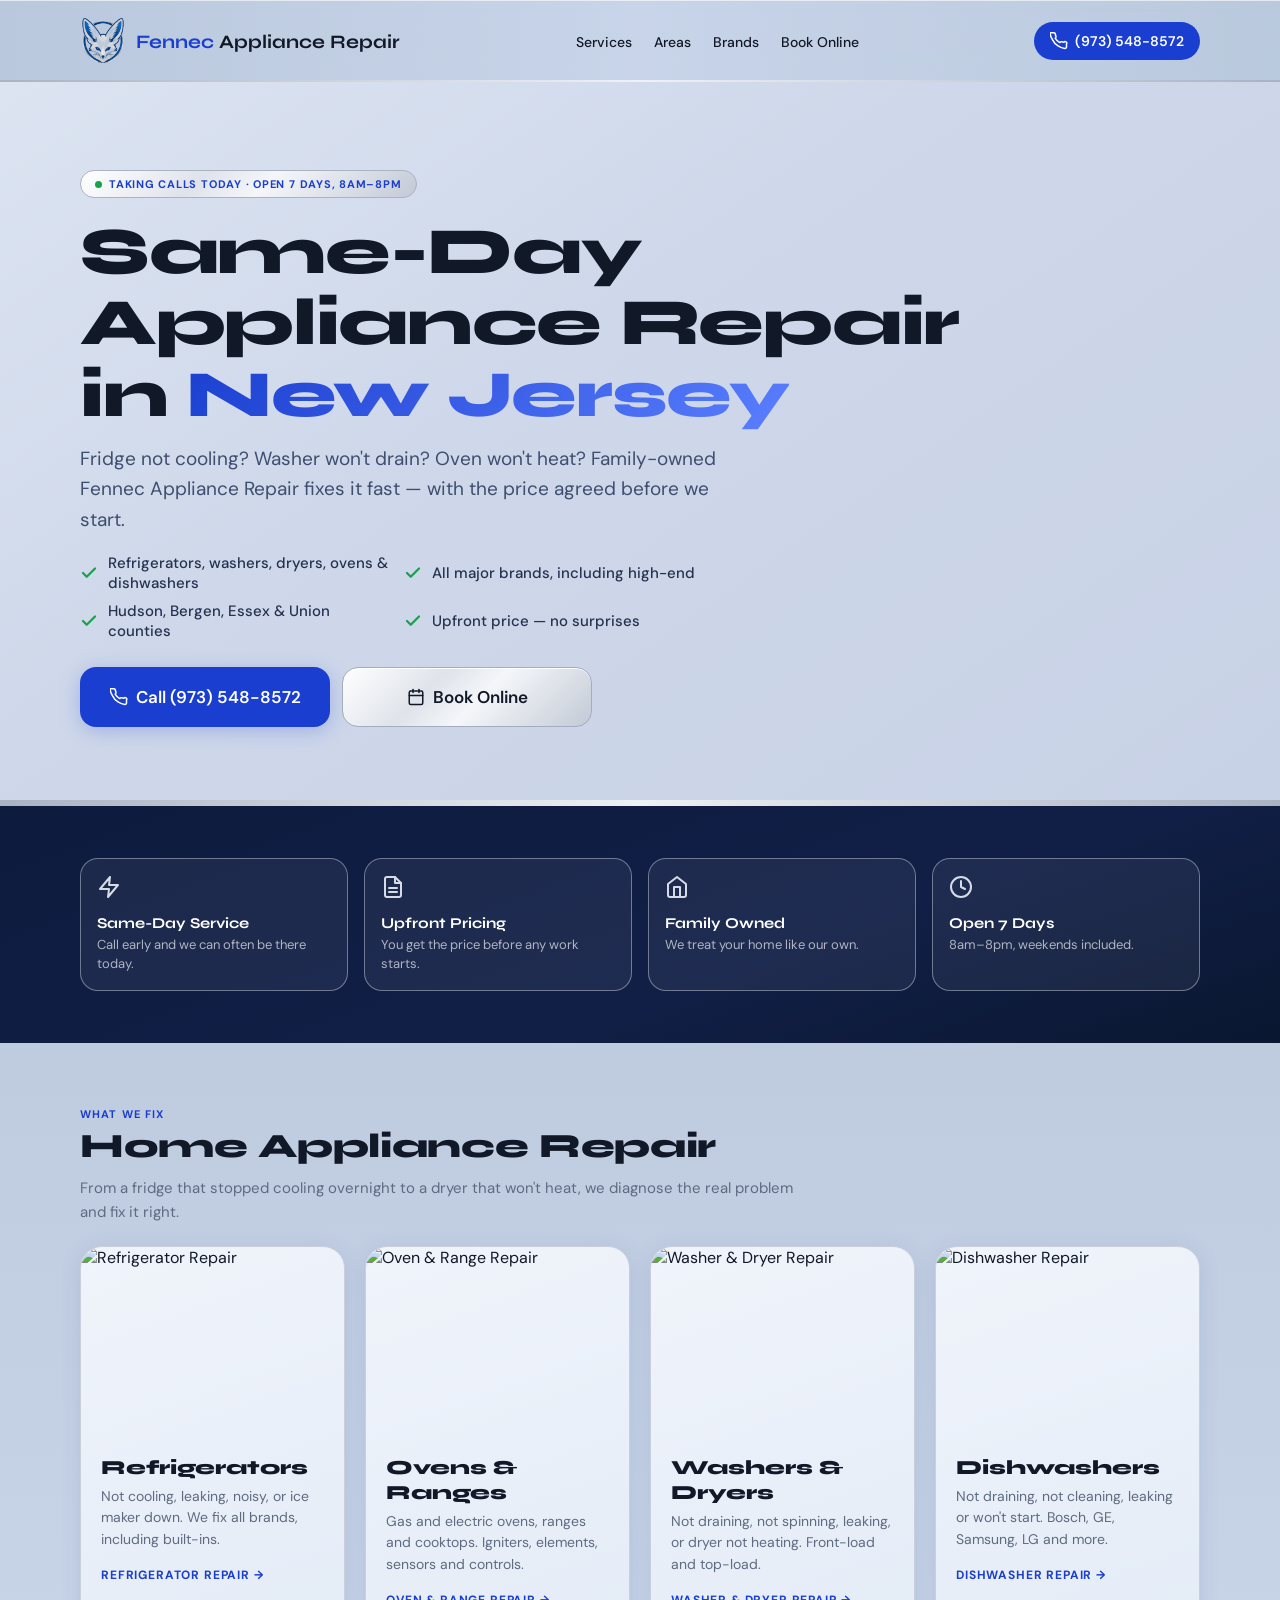
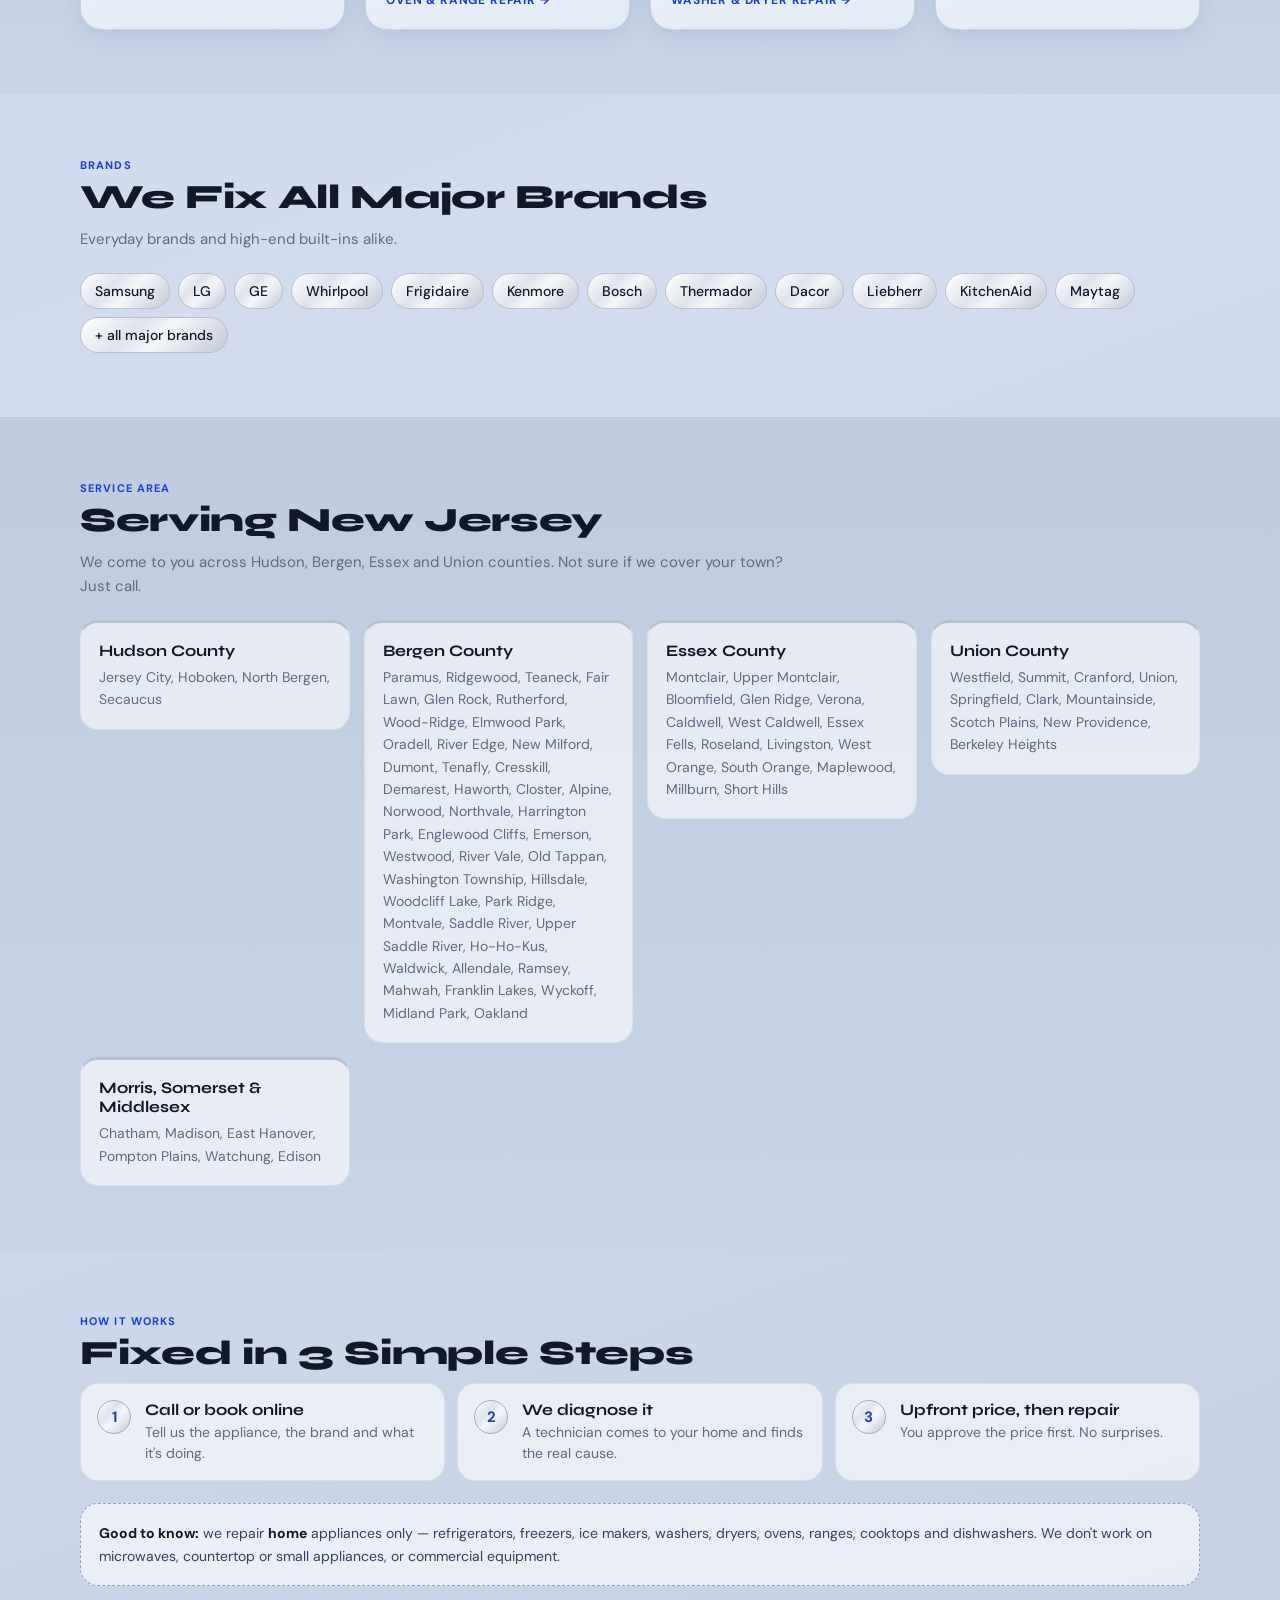
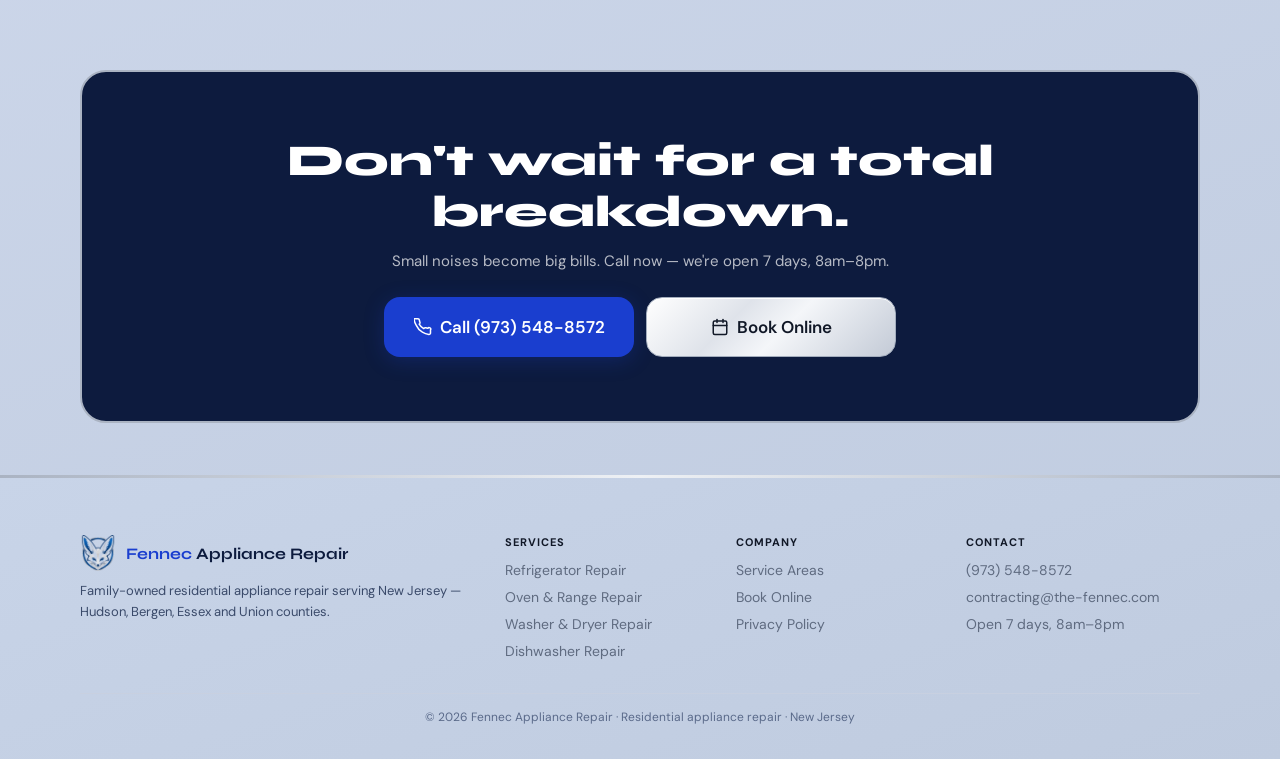
==== commit 6e53b32b: "Back to the original look with light silver touches Co-Authored-By: Claude Opus 5.5 <noreply@anthrop" ====
--- a/index.html
+++ b/index.html
@@ -17,7 +17,7 @@
 <link rel="apple-touch-icon" href="/assets/apple-touch-icon.png">
 <link rel="preconnect" href="https://fonts.googleapis.com">
 <link rel="preconnect" href="https://fonts.gstatic.com" crossorigin>
-<link href="https://fonts.googleapis.com/css2?family=Bodoni+Moda:ital,opsz,wght@0,6..96,400..600;1,6..96,400..600&family=Jost:wght@300;400;500&display=swap" rel="stylesheet">
+<link href="https://fonts.googleapis.com/css2?family=Syne:wght@600;700;800&family=DM+Sans:wght@400;500;600;700&display=swap" rel="stylesheet">
 <link rel="stylesheet" href="/assets/styles.css">
 <script type="application/ld+json">{"@context": "https://schema.org", "@type": "HomeAndConstructionBusiness", "@id": "https://the-fennec.com/#business", "name": "Fennec Appliance Repair", "url": "https://the-fennec.com/", "logo": "https://the-fennec.com/assets/logo-512.png", "image": "https://the-fennec.com/assets/logo-512.png", "telephone": "+19735488572", "email": "contracting@the-fennec.com", "description": "Residential appliance repair in New Jersey. Refrigerators, washers, dryers, ovens, ranges and dishwashers. All major brands.", "areaServed": [{"@type": "AdministrativeArea", "name": "Hudson County, NJ"}, {"@type": "AdministrativeArea", "name": "Bergen County, NJ"}, {"@type": "AdministrativeArea", "name": "Essex County, NJ"}, {"@type": "AdministrativeArea", "name": "Union County, NJ"}, {"@type": "AdministrativeArea", "name": "Morris County, NJ"}], "openingHoursSpecification": [{"@type": "OpeningHoursSpecification", "dayOfWeek": ["Monday", "Tuesday", "Wednesday", "Thursday", "Friday", "Saturday", "Sunday"], "opens": "08:00", "closes": "20:00"}], "knowsAbout": ["Refrigerator Repair", "Oven & Range Repair", "Washer & Dryer Repair", "Dishwasher Repair"]}</script>
 </head>
--- a/assets/styles.css
+++ b/assets/styles.css
@@ -1,275 +1,279 @@
-/* Layout: ink-navy and porcelain bands, hairline rules, serif display; restraint over boxes */
 :root {
-  --ink: #0b1324;
-  --ink-2: #121c33;
-  --porcelain: #f4f5f7;
-  --steel: #c3c9d3;
-  --steel-dark: #8a93a3;
-  --sapphire: #2747c7;
-  --sapphire-dark: #1b349b;
-  --text: #1a2133;
-  --muted: #5d6677;
-  --line: #dde1e8;
-  --line-dark: rgba(195,201,211,0.22);
-  --f-display: 'Bodoni Moda', 'Didot', 'Bodoni 72', Georgia, serif;
-  --f-body: 'Jost', 'Avenir Next', 'Segoe UI', system-ui, sans-serif;
+  --blue: #1a3ecf;
+  --blue-dark: #0f2a9e;
+  --blue-light: #e8edff;
+  --navy: #0d1b3e;
+  --gray: #5f6b80;
+  --dark: #111827;
+  --line: #c8d0e0;
+  --card-radius: 22px;
 }
 * { margin: 0; padding: 0; box-sizing: border-box; }
 html { scroll-behavior: smooth; }
 body {
-  font-family: var(--f-body);
-  background: var(--porcelain);
-  color: var(--text);
+  font-family: 'DM Sans', system-ui, -apple-system, sans-serif;
+  background: linear-gradient(160deg, #c8d4e8 0%, #d4ddf0 50%, #bfcbdf 100%);
+  color: var(--dark);
   overflow-x: hidden;
-  padding-bottom: 76px;
-  -webkit-font-smoothing: antialiased;
+  padding-bottom: 76px; /* room for the mobile call bar */
 }
 a { color: inherit; }
 img { max-width: 100%; }
-h1, h2, h3 { font-family: var(--f-display); font-weight: 500; text-wrap: balance; }
-:focus-visible { outline: 2px solid var(--sapphire); outline-offset: 3px; }
+h1, h2, h3, .brand-font { font-family: 'Syne', system-ui, sans-serif; }
 
 /* ---------- Nav ---------- */
 .site-nav {
-  background: rgba(11,19,36,0.96);
-  backdrop-filter: blur(10px);
-  border-bottom: 1px solid var(--line-dark);
-  padding: 12px 18px;
+  background: linear-gradient(90deg, rgba(185,200,220,0.98) 0%, rgba(200,212,232,0.98) 50%, rgba(185,200,220,0.98) 100%);
+  backdrop-filter: blur(12px);
+  border-bottom: 1.5px solid var(--line);
+  padding: 12px 16px;
   display: flex; align-items: center; justify-content: space-between; gap: 12px;
   position: sticky; top: 0; z-index: 200;
 }
-.nav-logo { display: flex; align-items: center; gap: 12px; text-decoration: none; min-width: 0; }
-.nav-logo img { width: 38px; height: 38px; object-fit: contain; flex-shrink: 0; }
-.nav-logo-text { font-family: var(--f-display); font-size: 18px; font-weight: 500; color: #fff; white-space: nowrap; letter-spacing: 0.01em; }
-.nav-logo-text span { color: var(--steel); font-style: italic; }
-.nav-links { display: none; list-style: none; gap: 30px; }
-.nav-links a { text-decoration: none; font-size: 12px; font-weight: 500; letter-spacing: 0.16em; text-transform: uppercase; color: var(--steel); }
-.nav-links a:hover, .nav-links a[aria-current="page"] { color: #fff; }
+.nav-logo { display: flex; align-items: center; gap: 10px; text-decoration: none; min-width: 0; }
+.nav-logo img { width: 40px; height: 40px; object-fit: contain; flex-shrink: 0; }
+.nav-logo-text { font-family: 'Syne', sans-serif; font-size: 16px; font-weight: 700; color: var(--dark); white-space: nowrap; overflow: hidden; text-overflow: ellipsis; }
+.nav-logo-text span { color: var(--blue); }
+@media (max-width: 420px) { .nav-logo img { width: 34px; height: 34px; } .nav-logo-text { font-size: 14px; } .nav-call { padding: 9px 13px; font-size: 13px; } }
+.nav-links { display: none; list-style: none; gap: 22px; }
+.nav-links a { text-decoration: none; font-size: 14px; font-weight: 500; color: var(--dark); }
+.nav-links a:hover, .nav-links a[aria-current="page"] { color: var(--blue); }
 .nav-call {
-  display: flex; align-items: center; gap: 8px; flex-shrink: 0;
-  border: 1px solid var(--steel-dark); color: #fff; text-decoration: none;
-  font-size: 13px; font-weight: 500; letter-spacing: 0.06em; padding: 10px 16px; border-radius: 2px;
-  transition: background 0.25s, border-color 0.25s;
-}
-.nav-call:hover { background: var(--sapphire); border-color: var(--sapphire); }
+  display: flex; align-items: center; gap: 7px; flex-shrink: 0;
+  background: var(--blue); color: #fff; text-decoration: none;
+  font-size: 14px; font-weight: 600; padding: 10px 16px; border-radius: 999px;
+  transition: background 0.2s;
+}
+.nav-call:hover { background: var(--blue-dark); }
 .nav-call .num { display: none; }
-@media (max-width: 420px) { .nav-logo img { width: 32px; height: 32px; } .nav-logo-text { font-size: 15px; } .nav-call { padding: 9px 12px; font-size: 12px; } }
 
 /* ---------- Buttons ---------- */
 .btn-primary, .btn-secondary {
-  display: flex; align-items: center; justify-content: center; gap: 10px;
-  width: 100%; border-radius: 2px; padding: 18px 28px;
-  font-family: var(--f-body); font-size: 14px; font-weight: 500; letter-spacing: 0.14em; text-transform: uppercase;
-  cursor: pointer; text-decoration: none; transition: background 0.25s, color 0.25s, border-color 0.25s;
-}
-.btn-primary { background: var(--sapphire); color: #fff; border: 1px solid var(--sapphire); }
-.btn-primary:hover { background: var(--sapphire-dark); border-color: var(--sapphire-dark); }
-.btn-secondary { background: transparent; color: var(--text); border: 1px solid var(--text); }
-.btn-secondary:hover { background: var(--text); color: #fff; }
+  display: flex; align-items: center; justify-content: center; gap: 8px;
+  width: 100%; border-radius: 16px; padding: 18px 24px;
+  font-family: 'DM Sans', sans-serif; font-size: 17px; font-weight: 600;
+  cursor: pointer; text-decoration: none; transition: background 0.2s, transform 0.15s;
+}
+.btn-primary { background: var(--blue); color: #fff; border: none; box-shadow: 0 4px 20px rgba(26,62,207,0.25); }
+.btn-primary:hover { background: var(--blue-dark); }
+.btn-primary:active { transform: scale(0.98); }
+.btn-secondary { background: rgba(255,255,255,0.55); color: var(--dark); border: 1.5px solid #8fa0be; }
+.btn-secondary:hover { background: rgba(255,255,255,0.75); }
 .btn-row { display: flex; flex-direction: column; gap: 12px; }
-svg.i { width: 17px; height: 17px; fill: none; stroke: currentColor; stroke-width: 1.6; stroke-linecap: round; stroke-linejoin: round; flex-shrink: 0; }
-
-/* ---------- Hero (dark, brushed steel sheen) ---------- */
-.hero {
-  position: relative; overflow: hidden; color: #fff;
-  background:
-    radial-gradient(120% 80% at 85% 0%, rgba(39,71,199,0.35) 0%, transparent 55%),
-    repeating-linear-gradient(90deg, rgba(255,255,255,0.018) 0 1px, transparent 1px 3px),
-    linear-gradient(160deg, #0b1324 0%, #111b31 60%, #0b1324 100%);
-  padding: 56px 20px 52px;
-}
-.hero::after { content: ""; position: absolute; left: 0; right: 0; bottom: 0; height: 1px; background: linear-gradient(90deg, transparent, var(--steel), transparent); opacity: 0.5; }
+svg.i { width: 18px; height: 18px; fill: none; stroke: currentColor; stroke-width: 2; stroke-linecap: round; stroke-linejoin: round; flex-shrink: 0; }
+
+/* ---------- Hero ---------- */
+.hero { background: linear-gradient(145deg, #dce4f2 0%, #cfd8ea 40%, #c8d2e6 100%); padding: 36px 20px 34px; }
 .status-pill {
-  display: inline-flex; align-items: center; gap: 10px;
-  font-size: 11px; font-weight: 500; letter-spacing: 0.22em; text-transform: uppercase; color: var(--steel);
-  margin-bottom: 26px;
-}
-.status-dot { width: 6px; height: 6px; border-radius: 50%; background: #3ccf7a; box-shadow: 0 0 0 4px rgba(60,207,122,0.15); }
-.hero h1 { font-size: 42px; line-height: 1.08; margin-bottom: 20px; letter-spacing: -0.01em; color: #fff; }
-.gradient-text { font-style: italic; color: transparent; background: linear-gradient(100deg, #e9edf3 0%, #aab3c2 45%, #f4f6fa 70%, #9aa4b5 100%); -webkit-background-clip: text; background-clip: text; }
-.hero-sub { font-size: 17px; font-weight: 300; color: rgba(255,255,255,0.78); line-height: 1.7; margin-bottom: 26px; max-width: 62ch; }
-.hero-points { list-style: none; display: grid; gap: 10px; margin-bottom: 34px; border-top: 1px solid var(--line-dark); padding-top: 22px; }
-.hero-points li { display: flex; align-items: center; gap: 12px; font-size: 14px; font-weight: 400; color: rgba(255,255,255,0.86); letter-spacing: 0.02em; }
-.hero-points svg.i { color: var(--steel); }
-.hero .btn-secondary { color: #fff; border-color: rgba(255,255,255,0.5); }
-.hero .btn-secondary:hover { background: #fff; color: var(--ink); }
+  display: inline-flex; align-items: center; gap: 7px;
+  background: linear-gradient(135deg, #d4dcee, #c8d4e8);
+  border: 1px solid #8fa0be; border-radius: 999px;
+  padding: 6px 14px; font-size: 11px; font-weight: 700;
+  letter-spacing: 0.07em; color: var(--blue); text-transform: uppercase; margin-bottom: 18px;
+}
+.status-dot { width: 7px; height: 7px; border-radius: 50%; background: #16a34a; animation: pulse 2s infinite; }
+@keyframes pulse { 0%,100%{opacity:1;transform:scale(1);}50%{opacity:0.5;transform:scale(1.3);} }
+.hero h1 { font-size: 36px; font-weight: 800; line-height: 1.08; margin-bottom: 14px; letter-spacing: -0.02em; }
+.gradient-text { background: linear-gradient(135deg, var(--blue) 0%, #5b7fff 100%); -webkit-background-clip: text; -webkit-text-fill-color: transparent; background-clip: text; }
+.hero-sub { font-size: 17px; color: #3e4e6e; line-height: 1.6; margin-bottom: 18px; }
+.hero-points { list-style: none; display: grid; gap: 8px; margin-bottom: 26px; }
+.hero-points li { display: flex; align-items: center; gap: 10px; font-size: 15px; font-weight: 500; color: #24324f; }
+.hero-points svg.i { color: #16a34a; stroke-width: 3; }
 
 /* ---------- Trust strip ---------- */
-.trust-section { background: var(--ink-2); padding: 8px 20px; border-bottom: 1px solid var(--line-dark); }
-.trust-grid { display: grid; grid-template-columns: 1fr 1fr; }
-.trust-card { padding: 22px 14px; border-bottom: 1px solid var(--line-dark); }
-.trust-card:nth-child(odd) { border-right: 1px solid var(--line-dark); }
-.trust-card:nth-last-child(-n+2) { border-bottom: none; }
-.trust-card svg.i { width: 22px; height: 22px; color: var(--steel); margin-bottom: 12px; }
-.trust-card h3 { color: #fff; font-size: 18px; margin-bottom: 4px; }
-.trust-card p { color: rgba(255,255,255,0.6); font-size: 13px; line-height: 1.5; font-weight: 300; }
+.trust-section { background: linear-gradient(160deg, #0d1b3e 0%, #111f47 60%, #0a1730 100%); padding: 28px 20px; }
+.trust-grid { display: grid; grid-template-columns: 1fr 1fr; gap: 12px; }
+.trust-card { background: rgba(255,255,255,0.06); border: 1px solid rgba(200,208,224,0.25); border-radius: 18px; padding: 16px; }
+.trust-card svg.i { width: 24px; height: 24px; color: #8fa8ff; margin-bottom: 10px; }
+.trust-card h3 { color: #fff; font-size: 15px; font-weight: 700; margin-bottom: 4px; }
+.trust-card p { color: rgba(255,255,255,0.65); font-size: 13px; line-height: 1.45; }
 
 /* ---------- Sections ---------- */
-.section { padding: 56px 20px; }
-.section.alt { background: #fff; border-top: 1px solid var(--line); border-bottom: 1px solid var(--line); }
-.section-eyebrow { display: flex; align-items: center; gap: 12px; font-size: 11px; font-weight: 500; letter-spacing: 0.24em; text-transform: uppercase; color: var(--sapphire); margin-bottom: 14px; }
-.section-eyebrow::before { content: ""; width: 28px; height: 1px; background: currentColor; }
-.section-title { font-size: 32px; line-height: 1.12; margin-bottom: 14px; letter-spacing: -0.005em; }
-.section-lead { font-size: 16px; font-weight: 300; color: var(--muted); line-height: 1.7; margin-bottom: 34px; max-width: 62ch; }
-
-.services-grid { display: grid; grid-template-columns: 1fr; gap: 28px; }
-.service-card { display: block; text-decoration: none; color: inherit; }
-.service-card img, .service-card .ph-img { width: 100%; aspect-ratio: 4 / 3; height: auto; object-fit: cover; display: block; filter: saturate(0.85); transition: filter 0.4s; }
-.service-card:hover img { filter: saturate(1); }
-.service-body { padding: 18px 0 20px; border-bottom: 1px solid var(--line); }
-.service-body h3 { font-size: 24px; margin-bottom: 8px; }
-.service-body p { font-size: 14px; font-weight: 300; color: var(--muted); line-height: 1.65; margin-bottom: 14px; }
-.more-link { font-size: 11px; font-weight: 500; letter-spacing: 0.2em; text-transform: uppercase; color: var(--sapphire); }
-.service-card:hover .more-link { text-decoration: underline; text-underline-offset: 4px; }
-
-.chips { display: flex; flex-wrap: wrap; border-top: 1px solid var(--line); border-left: 1px solid var(--line); }
-.chip { flex: 1 1 33%; min-width: 0; text-align: center; padding: 18px 10px; border-right: 1px solid var(--line); border-bottom: 1px solid var(--line); font-family: var(--f-display); font-size: 17px; color: var(--text); background: #fff; }
-.chip:last-child { font-family: var(--f-body); font-size: 12px; letter-spacing: 0.16em; text-transform: uppercase; color: var(--muted); display: flex; align-items: center; justify-content: center; }
-
-.area-grid { display: grid; grid-template-columns: repeat(auto-fit, minmax(240px, 1fr)); gap: 32px 40px; align-items: start; }
-.area-card { border-top: 1px solid var(--text); padding-top: 16px; }
-.area-card h3 { font-size: 20px; margin-bottom: 10px; }
-.area-card p { font-size: 14px; font-weight: 300; color: var(--muted); line-height: 1.8; }
-
-.note-box { border-left: 2px solid var(--sapphire); background: #fff; padding: 18px 20px; font-size: 14px; font-weight: 300; line-height: 1.7; color: var(--muted); }
-.note-box strong { color: var(--text); font-weight: 500; }
-
-.steps { list-style: none; display: grid; counter-reset: step; border-top: 1px solid var(--line); }
-.steps li { counter-increment: step; display: flex; gap: 20px; align-items: flex-start; padding: 22px 0; border-bottom: 1px solid var(--line); }
-.steps li::before { content: counter(step, decimal-leading-zero); flex-shrink: 0; font-family: var(--f-display); font-style: italic; font-size: 30px; line-height: 1; color: var(--steel-dark); width: 44px; }
-.steps h3 { font-size: 20px; margin-bottom: 4px; }
-.steps p { font-size: 14px; font-weight: 300; color: var(--muted); line-height: 1.6; }
+.section { padding: 34px 20px; }
+.section.alt { background: linear-gradient(180deg, #bfcbdf 0%, #c8d4e8 100%); }
+.section-eyebrow { font-size: 11px; font-weight: 700; letter-spacing: 0.1em; text-transform: uppercase; color: var(--blue); margin-bottom: 6px; }
+.section-title { font-size: 26px; font-weight: 800; margin-bottom: 10px; letter-spacing: -0.01em; line-height: 1.15; }
+.section-lead { font-size: 15px; color: var(--gray); line-height: 1.6; margin-bottom: 22px; max-width: 720px; }
+
+.services-grid { display: grid; grid-template-columns: 1fr; gap: 18px; }
+.service-card {
+  display: block; text-decoration: none; color: inherit;
+  background: linear-gradient(160deg, #f0f4fb 0%, #e4ecf7 100%);
+  border-radius: var(--card-radius); overflow: hidden;
+  border: 1.5px solid #d8dfe9; transition: transform 0.2s, box-shadow 0.2s;
+  box-shadow: 0 4px 20px rgba(100,130,180,0.2);
+}
+.service-card:hover { transform: translateY(-2px); box-shadow: 0 12px 36px rgba(80,110,170,0.25); }
+.service-card img { width: 100%; height: 190px; object-fit: cover; display: block; }
+.service-body { padding: 18px 20px 20px; }
+.service-body h3 { font-size: 20px; font-weight: 800; margin-bottom: 6px; }
+.service-body p { font-size: 14px; color: var(--gray); line-height: 1.55; margin-bottom: 12px; }
+.more-link { font-size: 12px; font-weight: 700; letter-spacing: 0.07em; text-transform: uppercase; color: var(--blue); }
+
+.chips { display: flex; flex-wrap: wrap; gap: 8px; }
+.chip { background: rgba(255,255,255,0.7); border: 1px solid var(--line); border-radius: 999px; padding: 8px 14px; font-size: 14px; font-weight: 500; }
+
+.area-grid { display: grid; grid-template-columns: repeat(auto-fit, minmax(260px, 1fr)); gap: 14px; align-items: start; }
+.area-card { background: rgba(255,255,255,0.6); border: 1.5px solid #d8dfe9; border-radius: 18px; padding: 18px; }
+.area-card h3 { font-size: 16px; font-weight: 700; margin-bottom: 6px; }
+.area-card p { font-size: 14px; color: var(--gray); line-height: 1.6; }
+
+.note-box { background: rgba(255,255,255,0.6); border: 1.5px dashed #8fa0be; border-radius: 18px; padding: 18px; font-size: 14px; line-height: 1.6; color: #34425f; }
+.note-box strong { color: var(--dark); }
+
+.steps { list-style: none; display: grid; gap: 12px; counter-reset: step; }
+.steps li { counter-increment: step; display: flex; gap: 14px; align-items: flex-start; background: rgba(255,255,255,0.6); border: 1.5px solid #d8dfe9; border-radius: 18px; padding: 16px; }
+.steps li::before { content: counter(step); flex-shrink: 0; width: 32px; height: 32px; border-radius: 50%; background: var(--blue); color: #fff; font-weight: 700; display: flex; align-items: center; justify-content: center; font-size: 15px; }
+.steps h3 { font-size: 16px; font-weight: 700; margin-bottom: 3px; }
+.steps p { font-size: 14px; color: var(--gray); line-height: 1.5; }
 
 /* ---------- Service detail ---------- */
-.crumbs { font-size: 12px; letter-spacing: 0.08em; color: var(--muted); margin-bottom: 18px; }
-.crumbs a { color: var(--sapphire); text-decoration: none; }
-.detail-hero-img { width: 100%; height: 240px; object-fit: cover; display: block; filter: saturate(0.85); }
-.problems-grid { display: grid; grid-template-columns: 1fr; border-top: 1px solid var(--line); }
-.problem-card { padding: 22px 0; border-bottom: 1px solid var(--line); }
-.problem-header { display: flex; align-items: flex-start; gap: 16px; }
-.problem-emoji { display: none; }
-.problem-card h3 { font-size: 20px; margin-bottom: 6px; line-height: 1.25; }
-.problem-card p { font-size: 14px; font-weight: 300; color: var(--muted); line-height: 1.65; }
-.urgency { display: inline-block; margin-top: 12px; font-size: 11px; font-weight: 500; letter-spacing: 0.18em; text-transform: uppercase; color: var(--sapphire); }
-
-.faq details { border-bottom: 1px solid var(--line); padding: 20px 0; }
-.faq details:first-of-type { border-top: 1px solid var(--line); }
-.faq summary { cursor: pointer; font-family: var(--f-display); font-size: 19px; list-style: none; display: flex; justify-content: space-between; gap: 16px; }
+.crumbs { font-size: 13px; color: var(--gray); margin-bottom: 14px; }
+.crumbs a { color: var(--blue); text-decoration: none; }
+.detail-hero-img { width: 100%; height: 220px; object-fit: cover; display: block; }
+.problems-grid { display: grid; grid-template-columns: 1fr; gap: 14px; }
+.problem-card { background: linear-gradient(135deg, #edf2fb 0%, #e0e8f5 100%); border-radius: 18px; padding: 18px; border: 1.5px solid #d8dfe9; box-shadow: 0 4px 16px rgba(100,130,180,0.15); }
+.problem-header { display: flex; align-items: flex-start; gap: 14px; }
+.problem-emoji { font-size: 26px; flex-shrink: 0; line-height: 1.2; }
+.problem-card h3 { font-size: 16px; font-weight: 700; margin-bottom: 5px; line-height: 1.3; }
+.problem-card p { font-size: 14px; color: var(--gray); line-height: 1.55; }
+.urgency { display: inline-block; font-size: 11px; font-weight: 700; letter-spacing: 0.05em; text-transform: uppercase; color: var(--blue); background: var(--blue-light); border: 1px solid #a8b4cc; padding: 4px 10px; border-radius: 999px; margin-top: 10px; }
+
+.faq details { background: rgba(255,255,255,0.6); border: 1.5px solid #d8dfe9; border-radius: 16px; padding: 16px 18px; margin-bottom: 10px; }
+.faq summary { cursor: pointer; font-weight: 700; font-size: 15px; list-style: none; display: flex; justify-content: space-between; gap: 12px; }
 .faq summary::-webkit-details-marker { display: none; }
-.faq summary::after { content: '+'; font-family: var(--f-body); font-weight: 300; color: var(--sapphire); font-size: 24px; line-height: 1; }
+.faq summary::after { content: '+'; color: var(--blue); font-size: 20px; line-height: 1; }
 .faq details[open] summary::after { content: '–'; }
-.faq details p { margin-top: 12px; font-size: 15px; font-weight: 300; color: var(--muted); line-height: 1.7; max-width: 62ch; }
+.faq details p { margin-top: 10px; font-size: 14px; color: var(--gray); line-height: 1.6; }
 
 /* ---------- CTA ---------- */
-.cta-block { background: var(--ink); color: #fff; padding: 64px 20px; text-align: center; position: relative; }
-.cta-block::before { content: ""; position: absolute; top: 0; left: 50%; transform: translateX(-50%); width: 60px; height: 1px; background: var(--steel); }
-.cta-block h2 { color: #fff; font-size: 34px; line-height: 1.12; margin-bottom: 14px; }
-.cta-block p { color: rgba(255,255,255,0.7); font-size: 16px; font-weight: 300; line-height: 1.7; margin: 0 auto 32px; max-width: 52ch; }
-.cta-block .btn-secondary { color: #fff; border-color: rgba(255,255,255,0.5); }
-.cta-block .btn-secondary:hover { background: #fff; color: var(--ink); }
+.cta-block { background: var(--navy); margin: 8px 20px 30px; border-radius: 26px; padding: 34px 22px; text-align: center; border: 1.5px solid rgba(200,208,224,0.3); }
+.cta-block h2 { color: #fff; font-size: 28px; font-weight: 800; line-height: 1.15; margin-bottom: 12px; }
+.cta-block p { color: rgba(255,255,255,0.7); font-size: 15px; line-height: 1.6; margin-bottom: 24px; }
+.cta-block .btn-secondary { background: rgba(255,255,255,0.1); border-color: rgba(255,255,255,0.25); color: #fff; }
 
 /* ---------- Booking form ---------- */
-.booking-inner { padding: 48px 20px; }
-.booking-inner h1 { font-size: 36px; margin-bottom: 12px; }
-.booking-inner > p { font-size: 15px; font-weight: 300; color: var(--muted); line-height: 1.7; margin-bottom: 30px; }
-.booking-inner > p a { color: var(--sapphire); }
-.form-row { display: grid; grid-template-columns: 1fr; gap: 0 18px; }
-.form-group { margin-bottom: 20px; }
-.form-label { font-size: 11px; font-weight: 500; letter-spacing: 0.18em; text-transform: uppercase; display: block; margin-bottom: 8px; color: var(--text); }
-.form-label .opt { font-weight: 300; text-transform: none; letter-spacing: 0; color: var(--muted); }
-.form-input { width: 100%; border: none; border-bottom: 1px solid var(--steel-dark); border-radius: 0; padding: 12px 2px; font-family: var(--f-body); font-size: 17px; color: var(--text); outline: none; background: transparent; transition: border-color 0.2s; }
-.form-input:focus { border-bottom-color: var(--sapphire); }
+.booking-inner { padding: 30px 20px; }
+.booking-inner h1 { font-size: 28px; font-weight: 800; margin-bottom: 8px; letter-spacing: -0.02em; }
+.booking-inner > p { font-size: 15px; color: var(--gray); line-height: 1.6; margin-bottom: 24px; }
+.form-row { display: grid; grid-template-columns: 1fr; gap: 0 14px; }
+.form-group { margin-bottom: 16px; }
+.form-label { font-size: 12px; font-weight: 700; letter-spacing: 0.06em; text-transform: uppercase; display: block; margin-bottom: 8px; }
+.form-label .opt { font-weight: 500; text-transform: none; letter-spacing: 0; color: var(--gray); }
+.form-input { width: 100%; border: 1.5px solid var(--line); border-radius: 12px; padding: 14px 16px; font-family: 'DM Sans', sans-serif; font-size: 16px; color: var(--dark); outline: none; background: rgba(255,255,255,0.85); transition: border-color 0.2s; }
+.form-input:focus { border-color: var(--blue); }
 select.form-input { appearance: none; }
-textarea.form-input { resize: vertical; min-height: 100px; border: 1px solid var(--steel-dark); padding: 12px; }
-textarea.form-input:focus { border-color: var(--sapphire); }
-.form-error { display: none; color: #a61b1b; font-size: 14px; margin-bottom: 16px; padding: 12px 16px; border-left: 2px solid #a61b1b; background: #fff; }
-.booking-success { display: none; background: var(--ink); color: #fff; padding: 36px 24px; text-align: center; margin-bottom: 20px; }
-.booking-success .big { font-family: var(--f-display); font-size: 44px; margin-bottom: 8px; color: var(--steel); }
-.booking-success h2 { font-size: 26px; margin-bottom: 8px; }
-.booking-success p { font-size: 15px; font-weight: 300; opacity: 0.85; }
+textarea.form-input { resize: vertical; min-height: 110px; }
+.form-error { display: none; color: #b91c1c; font-size: 14px; margin-bottom: 16px; padding: 12px 16px; background: rgba(220,38,38,0.08); border-radius: 10px; border: 1px solid rgba(220,38,38,0.3); }
+.booking-success { display: none; background: linear-gradient(135deg,#16a34a,#15803d); color: #fff; border-radius: 16px; padding: 30px 22px; text-align: center; margin-bottom: 20px; }
+.booking-success .big { font-size: 48px; margin-bottom: 10px; }
+.booking-success h2 { font-size: 22px; font-weight: 800; margin-bottom: 8px; }
+.booking-success p { font-size: 15px; opacity: 0.92; }
 
 /* ---------- Prose (privacy) ---------- */
-.prose { padding: 48px 20px; max-width: 760px; }
-.prose h1 { font-size: 36px; margin-bottom: 8px; }
-.prose h2 { font-size: 22px; margin: 30px 0 8px; }
-.prose p, .prose li { font-size: 15px; font-weight: 300; line-height: 1.75; color: var(--text); }
+.prose { padding: 30px 20px; max-width: 760px; }
+.prose h1 { font-size: 28px; font-weight: 800; margin-bottom: 8px; }
+.prose h2 { font-size: 19px; font-weight: 700; margin: 24px 0 8px; }
+.prose p, .prose li { font-size: 15px; line-height: 1.65; color: #2c3a55; }
 .prose ul { padding-left: 20px; margin: 8px 0; }
-.prose a { color: var(--sapphire); }
 
 /* ---------- Footer ---------- */
-footer { background: var(--ink); color: rgba(255,255,255,0.7); padding: 52px 20px 26px; border-top: 1px solid var(--line-dark); }
-.footer-logo { display: flex; align-items: center; gap: 12px; margin-bottom: 14px; text-decoration: none; }
+footer { background: linear-gradient(160deg, #c8d4e8 0%, #bfcbdf 100%); border-top: 2px solid var(--line); padding: 30px 20px 22px; }
+.footer-logo { display: flex; align-items: center; gap: 10px; margin-bottom: 10px; text-decoration: none; }
 .footer-logo img { width: 36px; height: 36px; }
-.footer-logo-name { font-family: var(--f-display); font-size: 19px; color: #fff; }
-.footer-logo-name span { color: var(--steel); font-style: italic; }
-.footer-tagline { font-size: 14px; font-weight: 300; line-height: 1.7; margin-bottom: 30px; max-width: 44ch; }
-.footer-section { margin-bottom: 28px; }
-.footer-section h4 { font-size: 11px; font-weight: 500; letter-spacing: 0.22em; text-transform: uppercase; color: var(--steel); margin-bottom: 14px; }
+.footer-logo-name { font-family: 'Syne', sans-serif; font-size: 16px; font-weight: 700; color: var(--navy); }
+.footer-logo-name span { color: var(--blue); }
+.footer-tagline { font-size: 13px; color: #3a4a6a; line-height: 1.6; margin-bottom: 22px; }
+.footer-section { margin-bottom: 22px; }
+.footer-section h4 { font-size: 11px; font-weight: 700; letter-spacing: 0.09em; text-transform: uppercase; margin-bottom: 12px; }
 .footer-section ul { list-style: none; }
-.footer-section li { margin-bottom: 10px; font-size: 14px; font-weight: 300; }
-.footer-section a { text-decoration: none; color: rgba(255,255,255,0.75); }
-.footer-section a:hover { color: #fff; }
-.footer-divider { border: none; border-top: 1px solid var(--line-dark); margin: 18px 0; }
-.footer-copy { font-size: 12px; letter-spacing: 0.04em; color: rgba(255,255,255,0.5); text-align: center; line-height: 1.6; }
+.footer-section li { margin-bottom: 9px; font-size: 14px; color: var(--gray); }
+.footer-section a { color: var(--gray); text-decoration: none; }
+.footer-section a:hover { color: var(--blue); }
+.footer-divider { border: none; border-top: 1px solid var(--line); margin: 14px 0; }
+.footer-copy { font-size: 12px; color: #5a6a8a; text-align: center; line-height: 1.6; }
 
 /* ---------- Mobile call bar ---------- */
 .call-bar {
   position: fixed; left: 0; right: 0; bottom: 0; z-index: 300;
-  display: grid; grid-template-columns: 1.5fr 1fr; gap: 8px;
+  display: grid; grid-template-columns: 1.4fr 1fr; gap: 8px;
   padding: 10px 12px calc(10px + env(safe-area-inset-bottom));
-  background: rgba(11,19,36,0.97); border-top: 1px solid var(--line-dark);
-}
-.call-bar a { display: flex; align-items: center; justify-content: center; gap: 8px; border-radius: 2px; padding: 14px 10px; font-weight: 500; font-size: 13px; letter-spacing: 0.12em; text-transform: uppercase; text-decoration: none; }
-.call-bar .cb-call { background: var(--sapphire); color: #fff; }
-.call-bar .cb-book { color: #fff; border: 1px solid rgba(255,255,255,0.4); }
+  background: rgba(13,27,62,0.97); border-top: 1px solid rgba(255,255,255,0.15);
+}
+.call-bar a { display: flex; align-items: center; justify-content: center; gap: 8px; border-radius: 12px; padding: 13px 10px; font-weight: 700; font-size: 15px; text-decoration: none; }
+.call-bar .cb-call { background: var(--blue); color: #fff; }
+.call-bar .cb-book { background: rgba(255,255,255,0.12); color: #fff; border: 1px solid rgba(255,255,255,0.25); }
 
 /* ---------- Tablet & desktop ---------- */
 @media (min-width: 768px) {
   body { padding-bottom: 0; }
   .call-bar { display: none; }
   .site-nav { padding: 16px 48px; }
-  .nav-logo img { width: 44px; height: 44px; }
-  .nav-logo-text { font-size: 21px; }
+  .nav-logo img { width: 46px; height: 46px; }
+  .nav-logo-text { font-size: 19px; }
   .nav-call .num { display: inline; }
   .nav-call .lbl { display: none; }
-  .hero { padding: 104px 48px 96px; }
-  .hero h1 { font-size: 66px; max-width: 14ch; }
-  .hero-sub { font-size: 19px; }
-  .hero-points { grid-template-columns: 1fr 1fr; max-width: 700px; }
+  .hero { padding: 72px 48px 64px; }
+  .hero h1 { font-size: 56px; max-width: 900px; }
+  .hero-sub { font-size: 19px; max-width: 640px; }
+  .hero-points { grid-template-columns: 1fr 1fr; max-width: 640px; }
   .btn-row { flex-direction: row; }
-  .btn-primary, .btn-secondary { width: auto; min-width: 240px; }
-  .trust-section { padding: 0 48px; }
-  .trust-grid { grid-template-columns: repeat(4, 1fr); }
-  .trust-card { padding: 34px 26px; border-bottom: none; border-right: 1px solid var(--line-dark); }
-  .trust-card:last-child { border-right: none; }
-  .section { padding: 88px 48px; }
-  .section-title { font-size: 44px; }
-  .services-grid { grid-template-columns: repeat(2, minmax(0,1fr)); gap: 40px 32px; }
-  .chip { flex-basis: 25%; }
-  .steps { grid-template-columns: repeat(3, 1fr); gap: 0 40px; border-top: none; }
-  .steps li { flex-direction: column; gap: 14px; border-top: 1px solid var(--text); border-bottom: none; }
-  .cta-block { padding: 100px 48px; }
-  .cta-block h2 { font-size: 48px; }
+  .btn-primary, .btn-secondary { width: auto; min-width: 250px; }
+  .trust-section { padding: 44px 48px; }
+  .trust-grid { grid-template-columns: repeat(4, 1fr); gap: 16px; }
+  .section { padding: 52px 48px; }
+  .section-title { font-size: 34px; }
+  .services-grid { grid-template-columns: repeat(2, minmax(0,1fr)); gap: 22px; }
+  .steps { grid-template-columns: repeat(3, 1fr); }
+  .cta-block { margin: 16px 48px 40px; padding: 52px 48px; }
+  .cta-block h2 { font-size: 38px; }
   .cta-block .btn-row { justify-content: center; }
-  .detail-hero-img { height: 420px; }
-  .problems-grid { grid-template-columns: repeat(2, minmax(0,1fr)); gap: 0 40px; }
-  .booking-inner { max-width: 700px; margin: 0 auto; padding: 80px 48px; }
+  .detail-hero-img { height: 360px; }
+  .problems-grid { grid-template-columns: repeat(2, minmax(0,1fr)); gap: 18px; }
+  .booking-inner { max-width: 680px; margin: 0 auto; padding: 52px 48px; }
   .form-row { grid-template-columns: 1fr 1fr; }
-  .prose { margin: 0 auto; padding: 80px 48px; }
-  footer { padding: 72px 48px 32px; }
-  .footer-grid { display: grid; grid-template-columns: 2fr 1fr 1fr 1.2fr; gap: 40px; margin-bottom: 28px; }
+  .prose { margin: 0 auto; padding: 52px 48px; }
+  footer { padding: 52px 48px 28px; }
+  .footer-grid { display: grid; grid-template-columns: 2fr 1fr 1fr 1.2fr; gap: 36px; margin-bottom: 24px; }
   .footer-section { margin-bottom: 0; }
 }
 @media (min-width: 1100px) {
   .nav-links { display: flex; }
   .site-nav { padding: 18px 80px; }
-  .hero { padding: 128px 80px 112px; }
-  .hero h1 { font-size: 80px; }
-  .trust-section { padding: 0 80px; }
-  .section { padding: 104px 80px; }
-  .services-grid { grid-template-columns: repeat(4, minmax(0,1fr)); gap: 32px; }
-  .chip { flex-basis: 16.66%; }
+  .hero { padding: 88px 80px 76px; }
+  .hero h1 { font-size: 66px; }
+  .trust-section { padding: 52px 80px; }
+  .section { padding: 64px 80px; }
+  .services-grid { grid-template-columns: repeat(4, minmax(0,1fr)); gap: 20px; }
   .problems-grid { grid-template-columns: repeat(3, minmax(0,1fr)); }
-  footer { padding: 80px 80px 36px; }
-}
-@media (prefers-reduced-motion: reduce) { *, *::before, *::after { animation: none !important; transition: none !important; } html { scroll-behavior: auto; } }
+  .cta-block { margin: 20px 80px 52px; padding: 64px 80px; }
+  .cta-block h2 { font-size: 44px; }
+  footer { padding: 60px 80px 32px; }
+}
+@media (prefers-reduced-motion: reduce) { *, *::before, *::after { animation: none !important; transition: none !important; } }
+
+/* ===== A touch of silver ===== */
+:root {
+  --silver: linear-gradient(135deg, #ffffff 0%, #dfe3ea 35%, #f4f6f9 55%, #c3cad6 100%);
+  --silver-line: linear-gradient(90deg, #aab3c2 0%, #eef1f5 50%, #aab3c2 100%);
+}
+.site-nav { border-bottom: 0; box-shadow: 0 1px 0 rgba(255,255,255,0.6) inset; }
+.site-nav::after { content: ""; position: absolute; left: 0; right: 0; bottom: 0; height: 2px; background: var(--silver-line); }
+.hero { position: relative; }
+.hero::after { content: ""; position: absolute; left: 0; right: 0; bottom: 0; height: 3px; background: var(--silver-line); }
+.status-pill { background: var(--silver); border-color: #aab3c2; }
+.btn-secondary { background: var(--silver); border-color: #a3adbd; box-shadow: inset 0 1px 0 #fff; }
+.btn-secondary:hover { background: linear-gradient(135deg, #ffffff 0%, #e8ebf0 40%, #ffffff 60%, #d2d8e1 100%); }
+.trust-section { border-top: 3px solid transparent; border-image: var(--silver-line) 1; }
+.trust-card { border-color: rgba(214,220,230,0.45); }
+.trust-card svg.i { color: #d6dce6; }
+.service-card { border: 1.5px solid #c9d0db; }
+.chip { background: var(--silver); border-color: #b9c1ce; }
+.area-card { border-top: 3px solid #b9c1ce; }
+.steps li::before { background: var(--silver); color: var(--blue); border: 1px solid #a3adbd; }
+.cta-block { border: 2px solid #aab3c2; }
+.cta-block .btn-secondary { background: var(--silver); color: var(--dark); border-color: #a3adbd; }
+.call-bar { border-top: 2px solid #aab3c2; }
+.call-bar .cb-book { background: var(--silver); color: var(--dark); border-color: #a3adbd; }
+footer { border-top: 0; position: relative; }
+footer::before { content: ""; position: absolute; left: 0; right: 0; top: 0; height: 3px; background: var(--silver-line); }
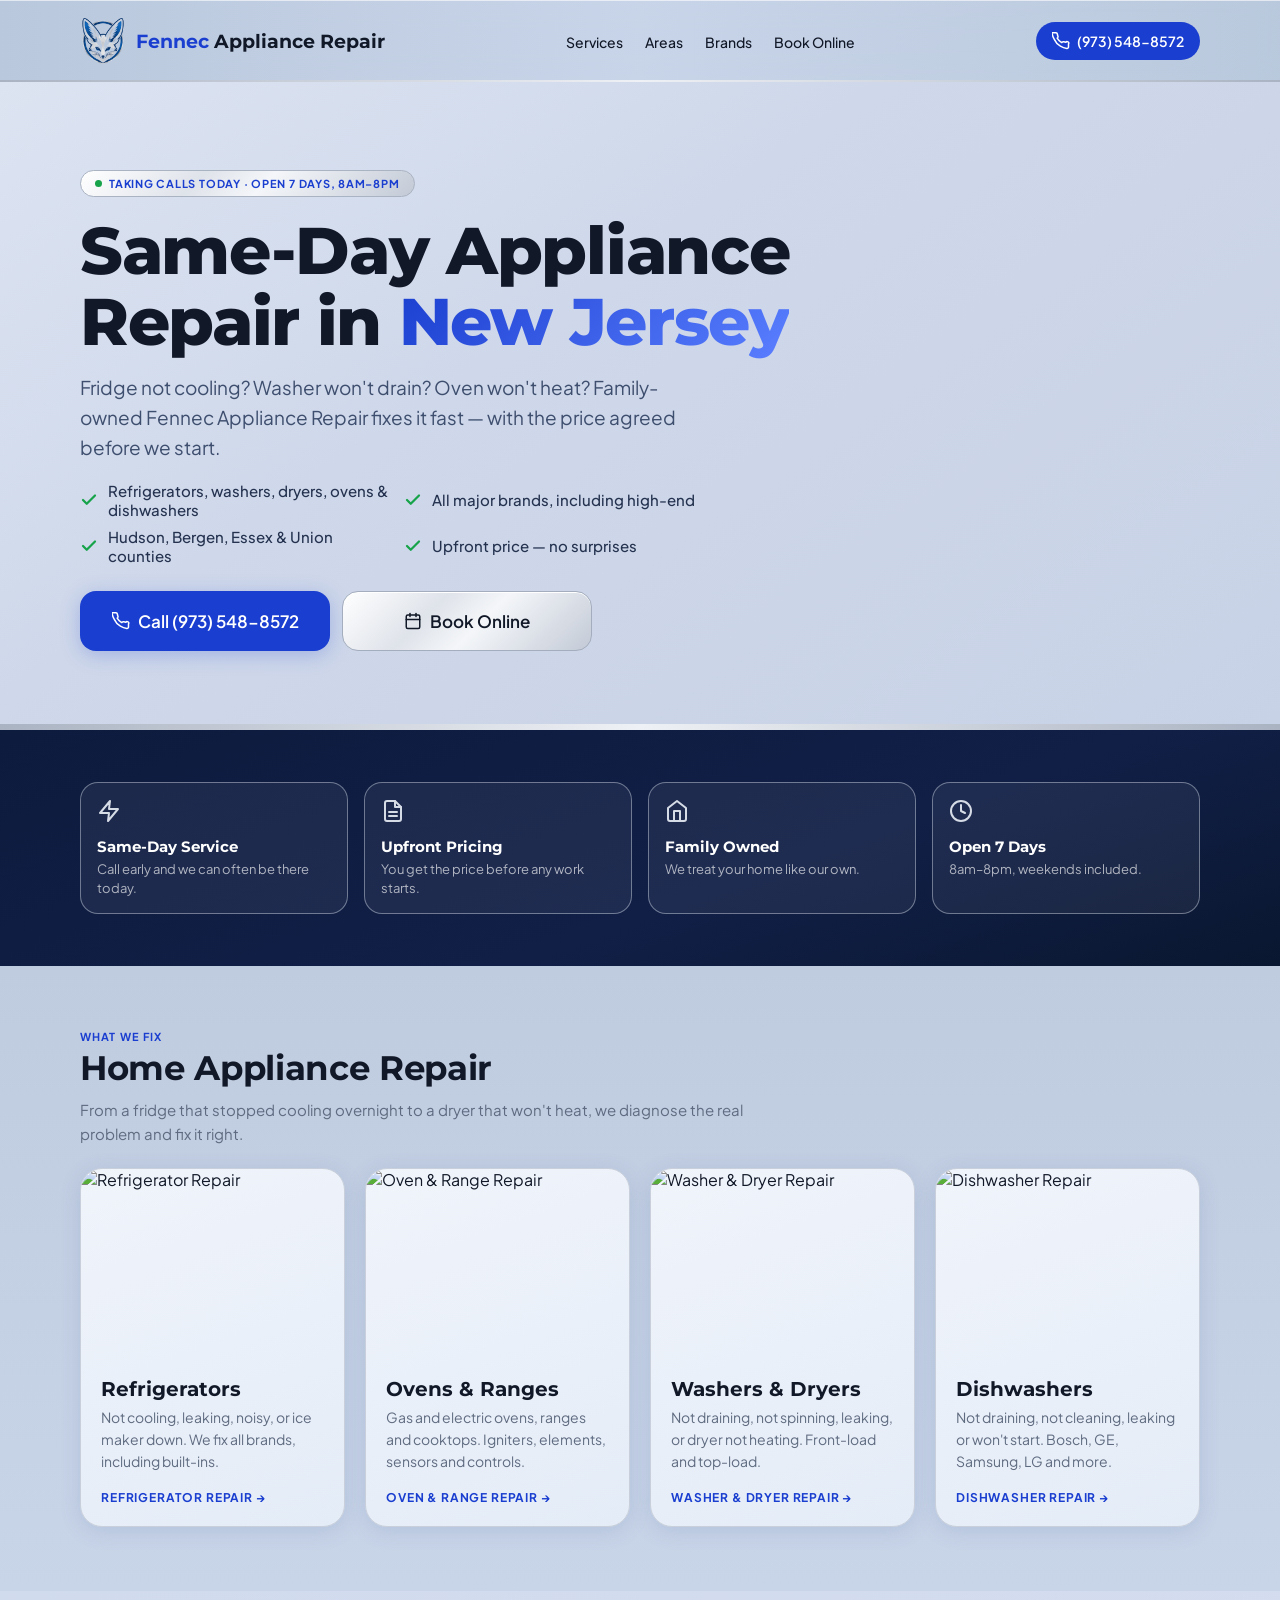
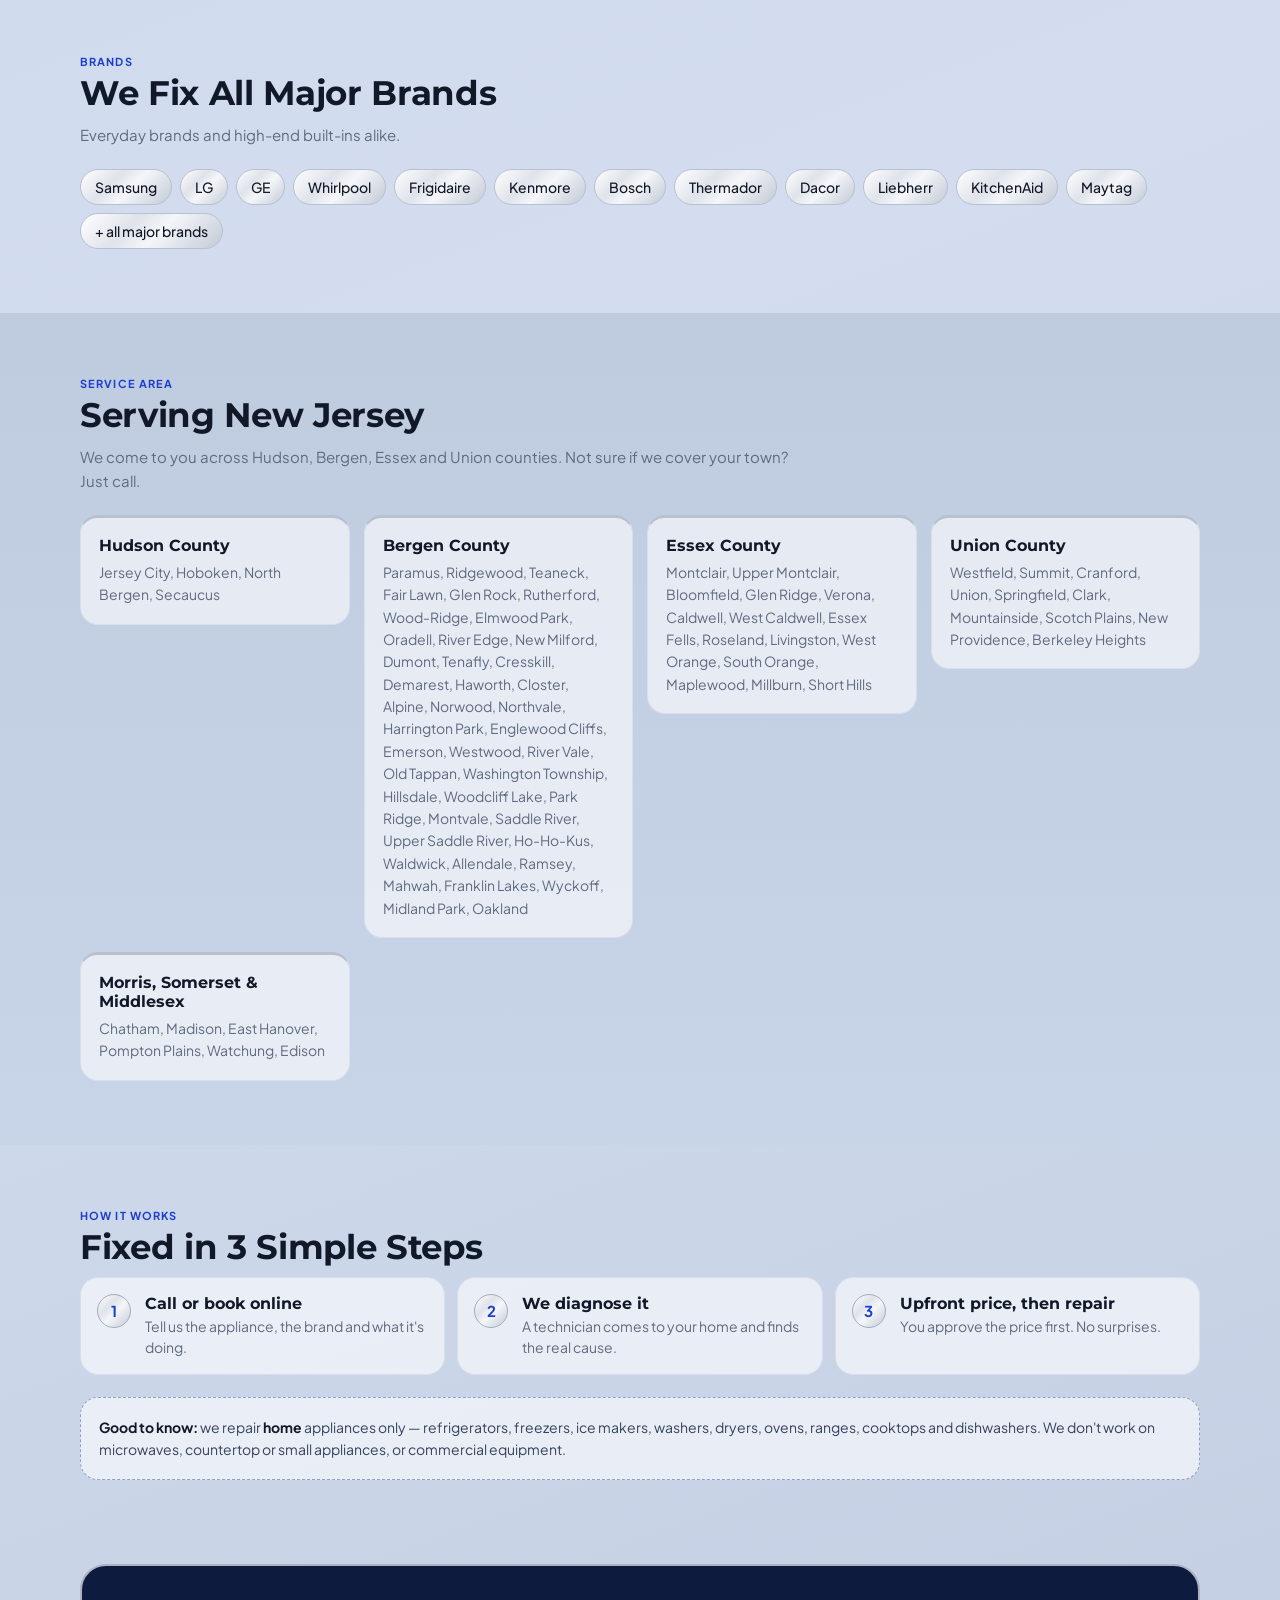
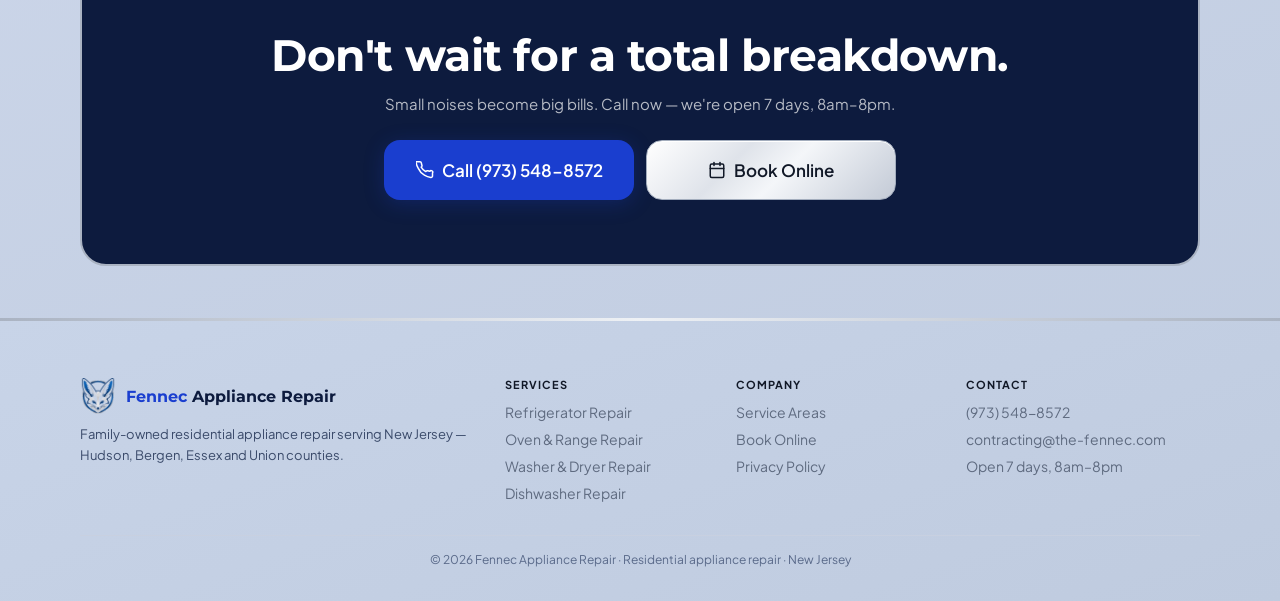
==== commit ce782a26: "Professional fonts: Montserrat headlines, Plus Jakarta Sans text Co-Authored-By: Claude Opus 5.5 <no" ====
--- a/index.html
+++ b/index.html
@@ -17,7 +17,7 @@
 <link rel="apple-touch-icon" href="/assets/apple-touch-icon.png">
 <link rel="preconnect" href="https://fonts.googleapis.com">
 <link rel="preconnect" href="https://fonts.gstatic.com" crossorigin>
-<link href="https://fonts.googleapis.com/css2?family=Syne:wght@600;700;800&family=DM+Sans:wght@400;500;600;700&display=swap" rel="stylesheet">
+<link href="https://fonts.googleapis.com/css2?family=Montserrat:wght@600;700;800&family=Plus+Jakarta+Sans:wght@400;500;600;700&display=swap" rel="stylesheet">
 <link rel="stylesheet" href="/assets/styles.css">
 <script type="application/ld+json">{"@context": "https://schema.org", "@type": "HomeAndConstructionBusiness", "@id": "https://the-fennec.com/#business", "name": "Fennec Appliance Repair", "url": "https://the-fennec.com/", "logo": "https://the-fennec.com/assets/logo-512.png", "image": "https://the-fennec.com/assets/logo-512.png", "telephone": "+19735488572", "email": "contracting@the-fennec.com", "description": "Residential appliance repair in New Jersey. Refrigerators, washers, dryers, ovens, ranges and dishwashers. All major brands.", "areaServed": [{"@type": "AdministrativeArea", "name": "Hudson County, NJ"}, {"@type": "AdministrativeArea", "name": "Bergen County, NJ"}, {"@type": "AdministrativeArea", "name": "Essex County, NJ"}, {"@type": "AdministrativeArea", "name": "Union County, NJ"}, {"@type": "AdministrativeArea", "name": "Morris County, NJ"}], "openingHoursSpecification": [{"@type": "OpeningHoursSpecification", "dayOfWeek": ["Monday", "Tuesday", "Wednesday", "Thursday", "Friday", "Saturday", "Sunday"], "opens": "08:00", "closes": "20:00"}], "knowsAbout": ["Refrigerator Repair", "Oven & Range Repair", "Washer & Dryer Repair", "Dishwasher Repair"]}</script>
 </head>
--- a/assets/styles.css
+++ b/assets/styles.css
@@ -11,7 +11,7 @@
 * { margin: 0; padding: 0; box-sizing: border-box; }
 html { scroll-behavior: smooth; }
 body {
-  font-family: 'DM Sans', system-ui, -apple-system, sans-serif;
+  font-family: 'Plus Jakarta Sans', 'Segoe UI', system-ui, -apple-system, sans-serif;
   background: linear-gradient(160deg, #c8d4e8 0%, #d4ddf0 50%, #bfcbdf 100%);
   color: var(--dark);
   overflow-x: hidden;
@@ -19,7 +19,7 @@
 }
 a { color: inherit; }
 img { max-width: 100%; }
-h1, h2, h3, .brand-font { font-family: 'Syne', system-ui, sans-serif; }
+h1, h2, h3, .brand-font { font-family: 'Plus Jakarta Sans', 'Segoe UI', system-ui, sans-serif; }
 
 /* ---------- Nav ---------- */
 .site-nav {
@@ -32,7 +32,7 @@
 }
 .nav-logo { display: flex; align-items: center; gap: 10px; text-decoration: none; min-width: 0; }
 .nav-logo img { width: 40px; height: 40px; object-fit: contain; flex-shrink: 0; }
-.nav-logo-text { font-family: 'Syne', sans-serif; font-size: 16px; font-weight: 700; color: var(--dark); white-space: nowrap; overflow: hidden; text-overflow: ellipsis; }
+.nav-logo-text { font-family: 'Plus Jakarta Sans', 'Segoe UI', sans-serif; font-size: 16px; font-weight: 700; color: var(--dark); white-space: nowrap; overflow: hidden; text-overflow: ellipsis; }
 .nav-logo-text span { color: var(--blue); }
 @media (max-width: 420px) { .nav-logo img { width: 34px; height: 34px; } .nav-logo-text { font-size: 14px; } .nav-call { padding: 9px 13px; font-size: 13px; } }
 .nav-links { display: none; list-style: none; gap: 22px; }
@@ -51,7 +51,7 @@
 .btn-primary, .btn-secondary {
   display: flex; align-items: center; justify-content: center; gap: 8px;
   width: 100%; border-radius: 16px; padding: 18px 24px;
-  font-family: 'DM Sans', sans-serif; font-size: 17px; font-weight: 600;
+  font-family: 'Plus Jakarta Sans', 'Segoe UI', sans-serif; font-size: 17px; font-weight: 600;
   cursor: pointer; text-decoration: none; transition: background 0.2s, transform 0.15s;
 }
 .btn-primary { background: var(--blue); color: #fff; border: none; box-shadow: 0 4px 20px rgba(26,62,207,0.25); }
@@ -160,7 +160,7 @@
 .form-group { margin-bottom: 16px; }
 .form-label { font-size: 12px; font-weight: 700; letter-spacing: 0.06em; text-transform: uppercase; display: block; margin-bottom: 8px; }
 .form-label .opt { font-weight: 500; text-transform: none; letter-spacing: 0; color: var(--gray); }
-.form-input { width: 100%; border: 1.5px solid var(--line); border-radius: 12px; padding: 14px 16px; font-family: 'DM Sans', sans-serif; font-size: 16px; color: var(--dark); outline: none; background: rgba(255,255,255,0.85); transition: border-color 0.2s; }
+.form-input { width: 100%; border: 1.5px solid var(--line); border-radius: 12px; padding: 14px 16px; font-family: 'Plus Jakarta Sans', 'Segoe UI', sans-serif; font-size: 16px; color: var(--dark); outline: none; background: rgba(255,255,255,0.85); transition: border-color 0.2s; }
 .form-input:focus { border-color: var(--blue); }
 select.form-input { appearance: none; }
 textarea.form-input { resize: vertical; min-height: 110px; }
@@ -181,7 +181,7 @@
 footer { background: linear-gradient(160deg, #c8d4e8 0%, #bfcbdf 100%); border-top: 2px solid var(--line); padding: 30px 20px 22px; }
 .footer-logo { display: flex; align-items: center; gap: 10px; margin-bottom: 10px; text-decoration: none; }
 .footer-logo img { width: 36px; height: 36px; }
-.footer-logo-name { font-family: 'Syne', sans-serif; font-size: 16px; font-weight: 700; color: var(--navy); }
+.footer-logo-name { font-family: 'Plus Jakarta Sans', 'Segoe UI', sans-serif; font-size: 16px; font-weight: 700; color: var(--navy); }
 .footer-logo-name span { color: var(--blue); }
 .footer-tagline { font-size: 13px; color: #3a4a6a; line-height: 1.6; margin-bottom: 22px; }
 .footer-section { margin-bottom: 22px; }
@@ -277,3 +277,13 @@
 .call-bar .cb-book { background: var(--silver); color: var(--dark); border-color: #a3adbd; }
 footer { border-top: 0; position: relative; }
 footer::before { content: ""; position: absolute; left: 0; right: 0; top: 0; height: 3px; background: var(--silver-line); }
+
+/* ===== Headline font ===== */
+h1, h2, h3, .section-title, .nav-logo-text, .footer-logo-name, .detail-nav-title {
+  font-family: 'Montserrat', 'Segoe UI', 'Helvetica Neue', Arial, sans-serif;
+  letter-spacing: -0.01em;
+}
+.hero h1 { font-weight: 800; letter-spacing: -0.02em; }
+.section-title, .cta-block h2 { font-weight: 700; }
+.service-body h3, .trust-card h3, .problem-card h3, .area-card h3, .steps h3 { font-weight: 700; letter-spacing: 0; }
+.nav-logo-text, .footer-logo-name { font-weight: 700; letter-spacing: 0; }
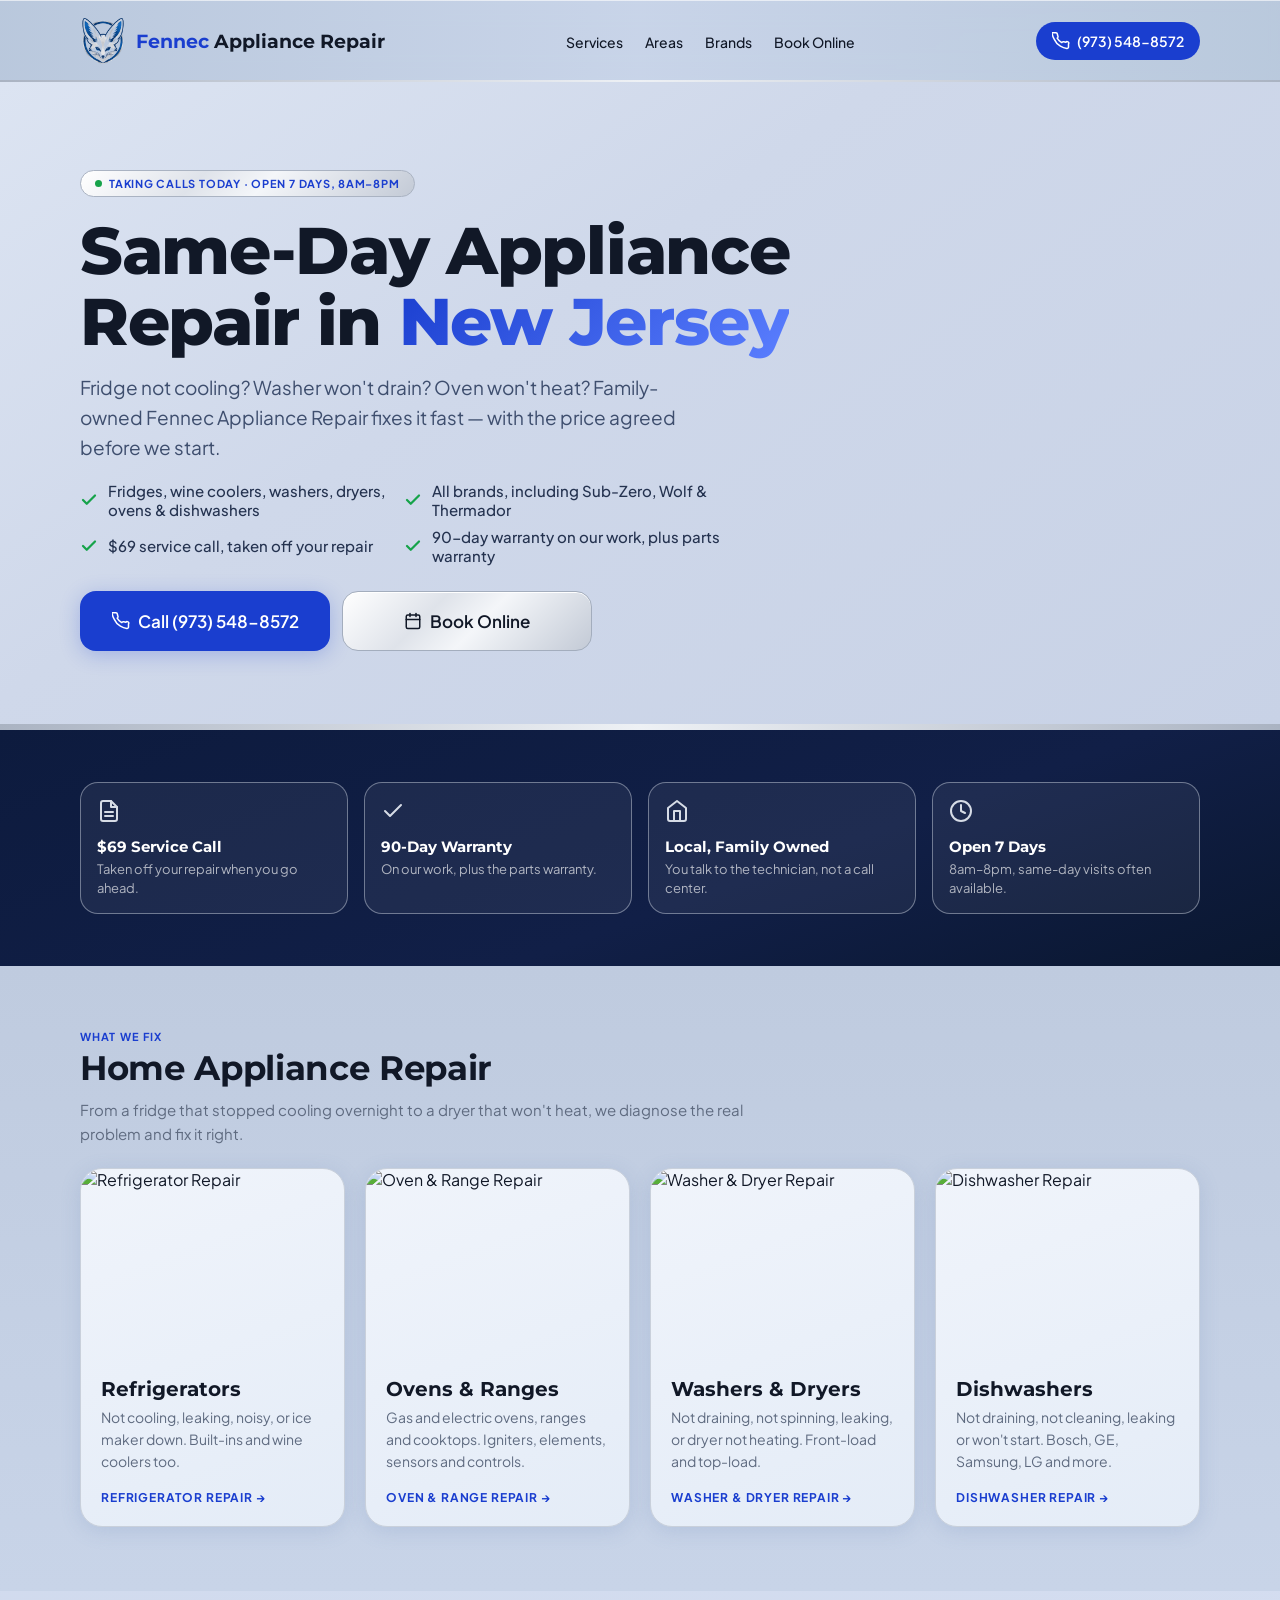
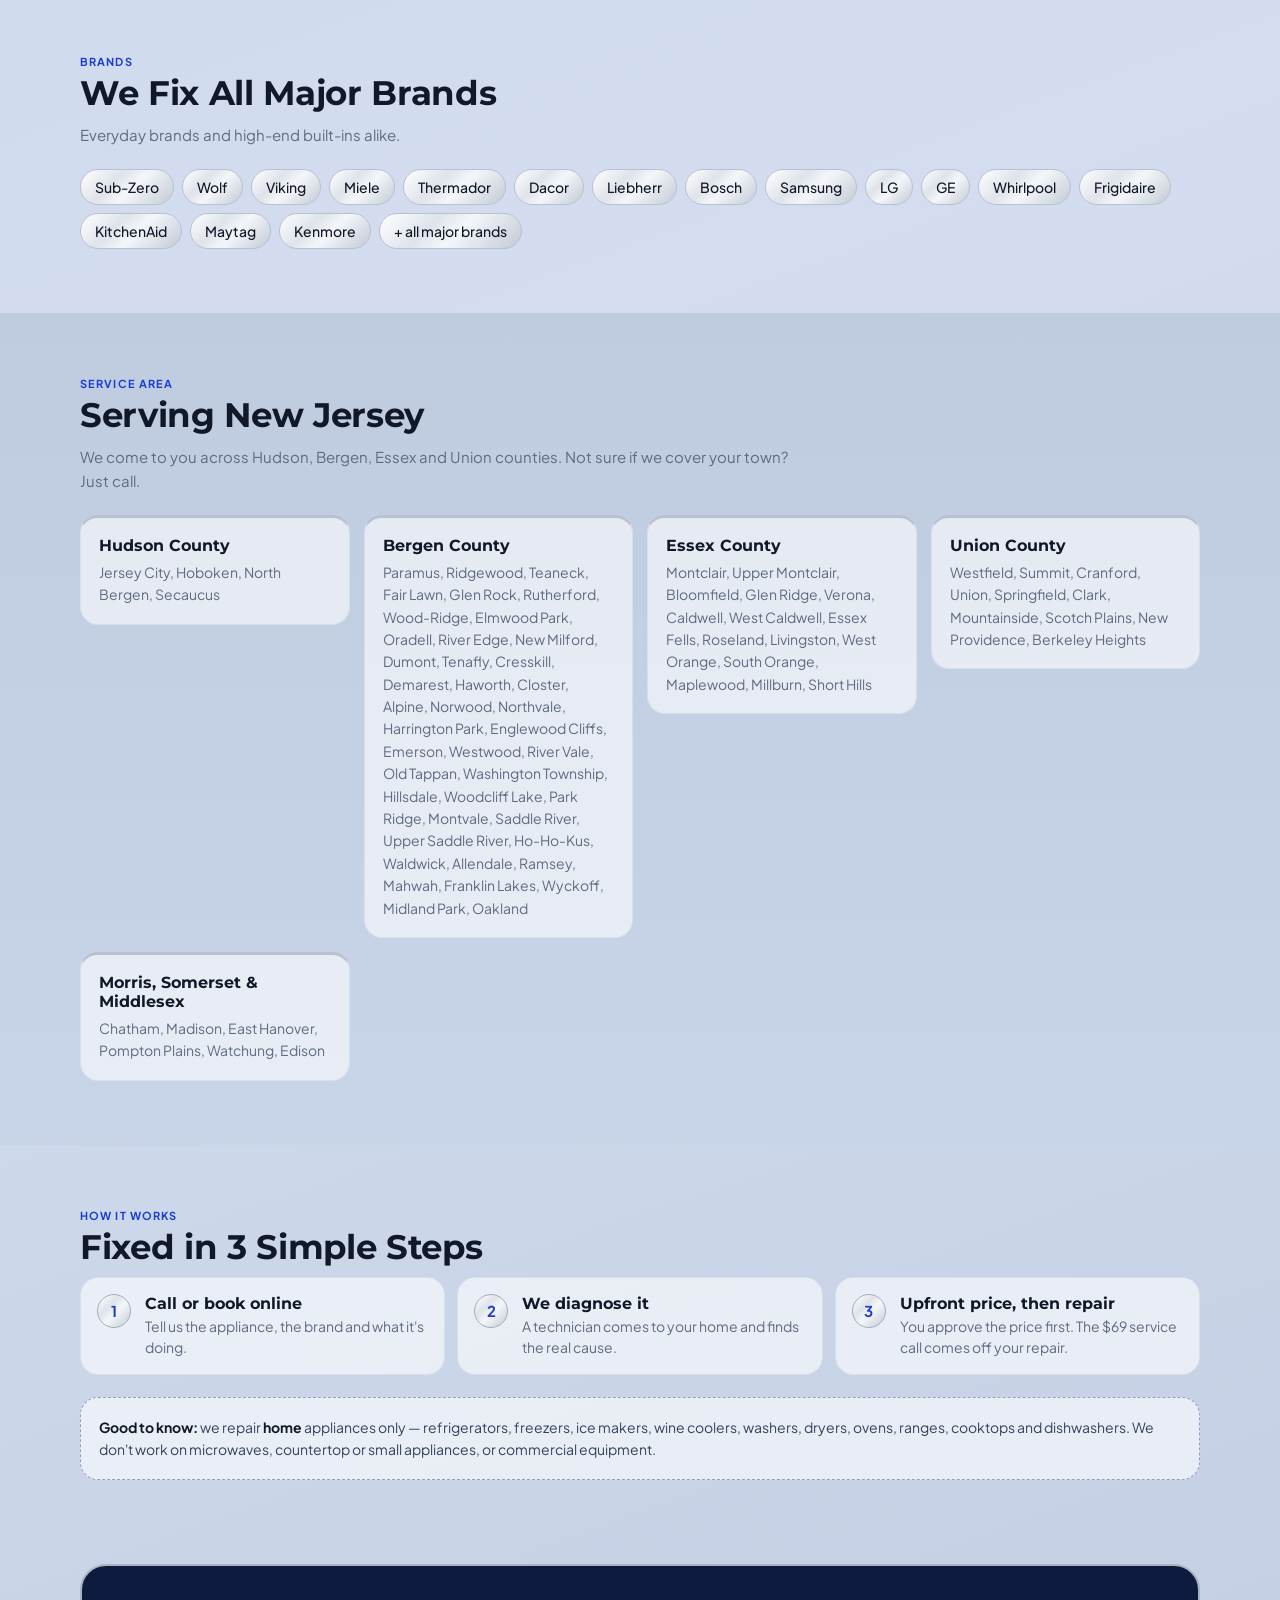
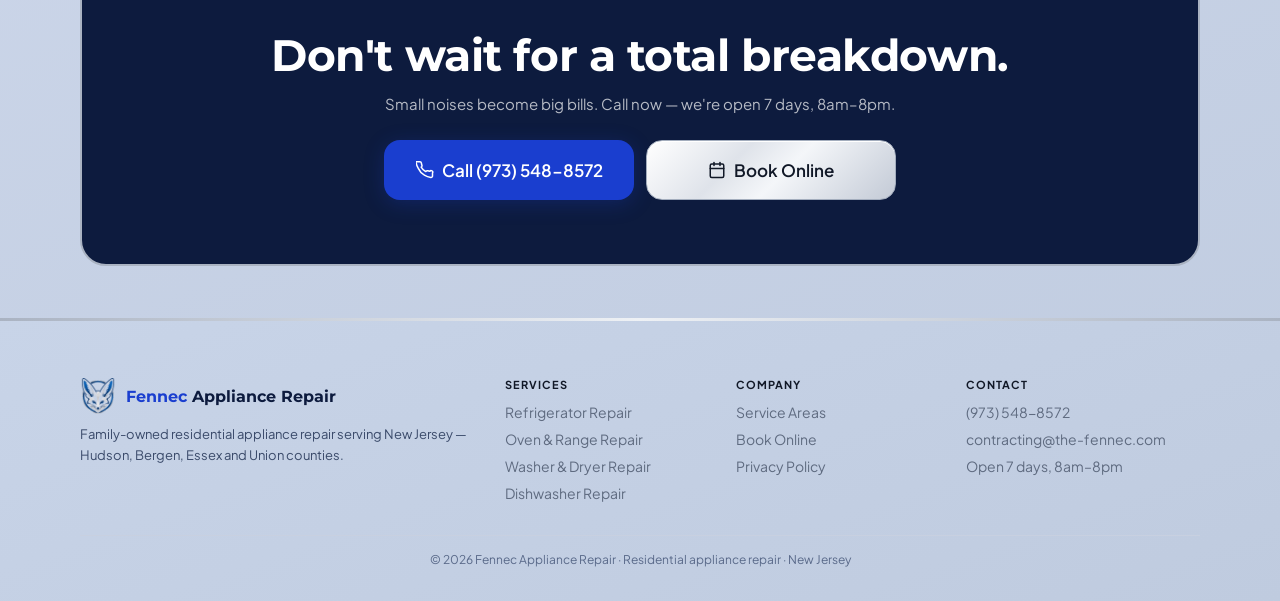
==== commit a5e286fd: "Add $69 credited service call, 90-day warranty, wine coolers, luxury brands Co-Authored-By: Claude O" ====
--- a/index.html
+++ b/index.html
@@ -5,6 +5,7 @@
 <meta name="viewport" content="width=device-width, initial-scale=1.0">
 <title>Appliance Repair New Jersey | Fennec Appliance Repair</title>
 <meta name="description" content="Same-day appliance repair in New Jersey. Fridges, washers, dryers, ovens and dishwashers — all major brands. Upfront pricing. Open 7 days, 8am–8pm.">
+<meta name="google-site-verification" content="uPOHd5Thmta-emhmnYez5VaeZay-Uxh51VK4K1YYLak" />
 <link rel="canonical" href="https://the-fennec.com/">
 <meta property="og:type" content="website">
 <meta property="og:site_name" content="Fennec Appliance Repair">
@@ -13,7 +14,9 @@
 <meta property="og:url" content="https://the-fennec.com/">
 <meta property="og:image" content="https://the-fennec.com/assets/logo-512.png">
 <meta name="theme-color" content="#0d1b3e">
+<link rel="icon" href="/favicon.ico" sizes="any">
 <link rel="icon" type="image/png" sizes="48x48" href="/assets/favicon-48.png">
+<link rel="icon" type="image/png" sizes="192x192" href="/assets/favicon-192.png">
 <link rel="apple-touch-icon" href="/assets/apple-touch-icon.png">
 <link rel="preconnect" href="https://fonts.googleapis.com">
 <link rel="preconnect" href="https://fonts.gstatic.com" crossorigin>
@@ -37,20 +40,20 @@
   <h1>Same-Day Appliance Repair in <span class="gradient-text">New Jersey</span></h1>
   <p class="hero-sub">Fridge not cooling? Washer won't drain? Oven won't heat? Family-owned Fennec Appliance Repair fixes it fast — with the price agreed before we start.</p>
   <ul class="hero-points">
-    <li><svg class="i" viewBox="0 0 24 24" aria-hidden="true"><polyline points="20 6 9 17 4 12"/></svg>Refrigerators, washers, dryers, ovens &amp; dishwashers</li>
-    <li><svg class="i" viewBox="0 0 24 24" aria-hidden="true"><polyline points="20 6 9 17 4 12"/></svg>All major brands, including high-end</li>
-    <li><svg class="i" viewBox="0 0 24 24" aria-hidden="true"><polyline points="20 6 9 17 4 12"/></svg>Hudson, Bergen, Essex &amp; Union counties</li>
-    <li><svg class="i" viewBox="0 0 24 24" aria-hidden="true"><polyline points="20 6 9 17 4 12"/></svg>Upfront price — no surprises</li>
+    <li><svg class="i" viewBox="0 0 24 24" aria-hidden="true"><polyline points="20 6 9 17 4 12"/></svg>Fridges, wine coolers, washers, dryers, ovens &amp; dishwashers</li>
+    <li><svg class="i" viewBox="0 0 24 24" aria-hidden="true"><polyline points="20 6 9 17 4 12"/></svg>All brands, including Sub-Zero, Wolf &amp; Thermador</li>
+    <li><svg class="i" viewBox="0 0 24 24" aria-hidden="true"><polyline points="20 6 9 17 4 12"/></svg>$69 service call, taken off your repair</li>
+    <li><svg class="i" viewBox="0 0 24 24" aria-hidden="true"><polyline points="20 6 9 17 4 12"/></svg>90-day warranty on our work, plus parts warranty</li>
   </ul>
   <div class="btn-row"><a href="tel:+19735488572" class="btn-primary"><svg class="i" viewBox="0 0 24 24" aria-hidden="true"><path d="M22 16.92v3a2 2 0 01-2.18 2 19.79 19.79 0 01-8.63-3.07A19.5 19.5 0 013.07 9.81a19.79 19.79 0 01-3.07-8.67A2 2 0 012.18 1h3a2 2 0 012 1.72c.127.96.361 1.903.7 2.81a2 2 0 01-.45 2.11L6.91 8.14a16 16 0 006 6l.62-.62a2 2 0 012.11-.45c.907.339 1.85.573 2.81.7A2 2 0 0122 15.92v1z"/></svg>Call (973) 548-8572</a><a href="/book/" class="btn-secondary"><svg class="i" viewBox="0 0 24 24" aria-hidden="true"><rect x="3" y="4" width="18" height="18" rx="2"/><line x1="16" y1="2" x2="16" y2="6"/><line x1="8" y1="2" x2="8" y2="6"/><line x1="3" y1="10" x2="21" y2="10"/></svg>Book Online</a></div>
 </section>
 
 <section class="trust-section" aria-label="Why choose us">
   <div class="trust-grid">
-    <div class="trust-card"><svg class="i" viewBox="0 0 24 24" aria-hidden="true"><polygon points="13 2 3 14 12 14 11 22 21 10 12 10 13 2"/></svg><h3>Same-Day Service</h3><p>Call early and we can often be there today.</p></div>
-    <div class="trust-card"><svg class="i" viewBox="0 0 24 24" aria-hidden="true"><path d="M14 2H6a2 2 0 00-2 2v16a2 2 0 002 2h12a2 2 0 002-2V8z"/><polyline points="14 2 14 8 20 8"/><line x1="16" y1="13" x2="8" y2="13"/><line x1="16" y1="17" x2="8" y2="17"/></svg><h3>Upfront Pricing</h3><p>You get the price before any work starts.</p></div>
-    <div class="trust-card"><svg class="i" viewBox="0 0 24 24" aria-hidden="true"><path d="M3 9l9-7 9 7v11a2 2 0 01-2 2H5a2 2 0 01-2-2z"/><polyline points="9 22 9 12 15 12 15 22"/></svg><h3>Family Owned</h3><p>We treat your home like our own.</p></div>
-    <div class="trust-card"><svg class="i" viewBox="0 0 24 24" aria-hidden="true"><circle cx="12" cy="12" r="10"/><polyline points="12 6 12 12 16 14"/></svg><h3>Open 7 Days</h3><p>8am–8pm, weekends included.</p></div>
+    <div class="trust-card"><svg class="i" viewBox="0 0 24 24" aria-hidden="true"><path d="M14 2H6a2 2 0 00-2 2v16a2 2 0 002 2h12a2 2 0 002-2V8z"/><polyline points="14 2 14 8 20 8"/><line x1="16" y1="13" x2="8" y2="13"/><line x1="16" y1="17" x2="8" y2="17"/></svg><h3>$69 Service Call</h3><p>Taken off your repair when you go ahead.</p></div>
+    <div class="trust-card"><svg class="i" viewBox="0 0 24 24" aria-hidden="true"><polyline points="20 6 9 17 4 12"/></svg><h3>90-Day Warranty</h3><p>On our work, plus the parts warranty.</p></div>
+    <div class="trust-card"><svg class="i" viewBox="0 0 24 24" aria-hidden="true"><path d="M3 9l9-7 9 7v11a2 2 0 01-2 2H5a2 2 0 01-2-2z"/><polyline points="9 22 9 12 15 12 15 22"/></svg><h3>Local, Family Owned</h3><p>You talk to the technician, not a call center.</p></div>
+    <div class="trust-card"><svg class="i" viewBox="0 0 24 24" aria-hidden="true"><circle cx="12" cy="12" r="10"/><polyline points="12 6 12 12 16 14"/></svg><h3>Open 7 Days</h3><p>8am–8pm, same-day visits often available.</p></div>
   </div>
 </section>
 
@@ -60,7 +63,7 @@
   <p class="section-lead">From a fridge that stopped cooling overnight to a dryer that won't heat, we diagnose the real problem and fix it right.</p>
   <div class="services-grid"><a class="service-card" href="/refrigerator-repair/">
   <img src="https://images.unsplash.com/photo-1584568694244-14fbdf83bd30?w=700&q=75" alt="Refrigerator Repair" loading="lazy" width="700" height="190">
-  <div class="service-body"><h3>Refrigerators</h3><p>Not cooling, leaking, noisy, or ice maker down. We fix all brands, including built-ins.</p><span class="more-link">Refrigerator Repair →</span></div>
+  <div class="service-body"><h3>Refrigerators</h3><p>Not cooling, leaking, noisy, or ice maker down. Built-ins and wine coolers too.</p><span class="more-link">Refrigerator Repair →</span></div>
 </a><a class="service-card" href="/oven-range-repair/">
   <img src="https://images.unsplash.com/photo-1556909114-f6e7ad7d3136?w=700&q=75" alt="Oven & Range Repair" loading="lazy" width="700" height="190">
   <div class="service-body"><h3>Ovens & Ranges</h3><p>Gas and electric ovens, ranges and cooktops. Igniters, elements, sensors and controls.</p><span class="more-link">Oven & Range Repair →</span></div>
@@ -77,7 +80,7 @@
   <div class="section-eyebrow">Brands</div>
   <h2 class="section-title">We Fix All Major Brands</h2>
   <p class="section-lead">Everyday brands and high-end built-ins alike.</p>
-  <div class="chips"><span class="chip">Samsung</span><span class="chip">LG</span><span class="chip">GE</span><span class="chip">Whirlpool</span><span class="chip">Frigidaire</span><span class="chip">Kenmore</span><span class="chip">Bosch</span><span class="chip">Thermador</span><span class="chip">Dacor</span><span class="chip">Liebherr</span><span class="chip">KitchenAid</span><span class="chip">Maytag</span><span class="chip">+ all major brands</span></div>
+  <div class="chips"><span class="chip">Sub-Zero</span><span class="chip">Wolf</span><span class="chip">Viking</span><span class="chip">Miele</span><span class="chip">Thermador</span><span class="chip">Dacor</span><span class="chip">Liebherr</span><span class="chip">Bosch</span><span class="chip">Samsung</span><span class="chip">LG</span><span class="chip">GE</span><span class="chip">Whirlpool</span><span class="chip">Frigidaire</span><span class="chip">KitchenAid</span><span class="chip">Maytag</span><span class="chip">Kenmore</span><span class="chip">+ all major brands</span></div>
 </section>
 
 <section class="section alt" id="areas">
@@ -93,9 +96,9 @@
   <ol class="steps">
     <li><div><h3>Call or book online</h3><p>Tell us the appliance, the brand and what it's doing.</p></div></li>
     <li><div><h3>We diagnose it</h3><p>A technician comes to your home and finds the real cause.</p></div></li>
-    <li><div><h3>Upfront price, then repair</h3><p>You approve the price first. No surprises.</p></div></li>
+    <li><div><h3>Upfront price, then repair</h3><p>You approve the price first. The $69 service call comes off your repair.</p></div></li>
   </ol>
-  <div style="margin-top:22px"><div class="note-box"><strong>Good to know:</strong> we repair <strong>home</strong> appliances only — refrigerators, freezers, ice makers, washers, dryers, ovens, ranges, cooktops and dishwashers. We don't work on microwaves, countertop or small appliances, or commercial equipment.</div></div>
+  <div style="margin-top:22px"><div class="note-box"><strong>Good to know:</strong> we repair <strong>home</strong> appliances only — refrigerators, freezers, ice makers, wine coolers, washers, dryers, ovens, ranges, cooktops and dishwashers. We don't work on microwaves, countertop or small appliances, or commercial equipment.</div></div>
 </section>
 </main>
 <section class="cta-block">
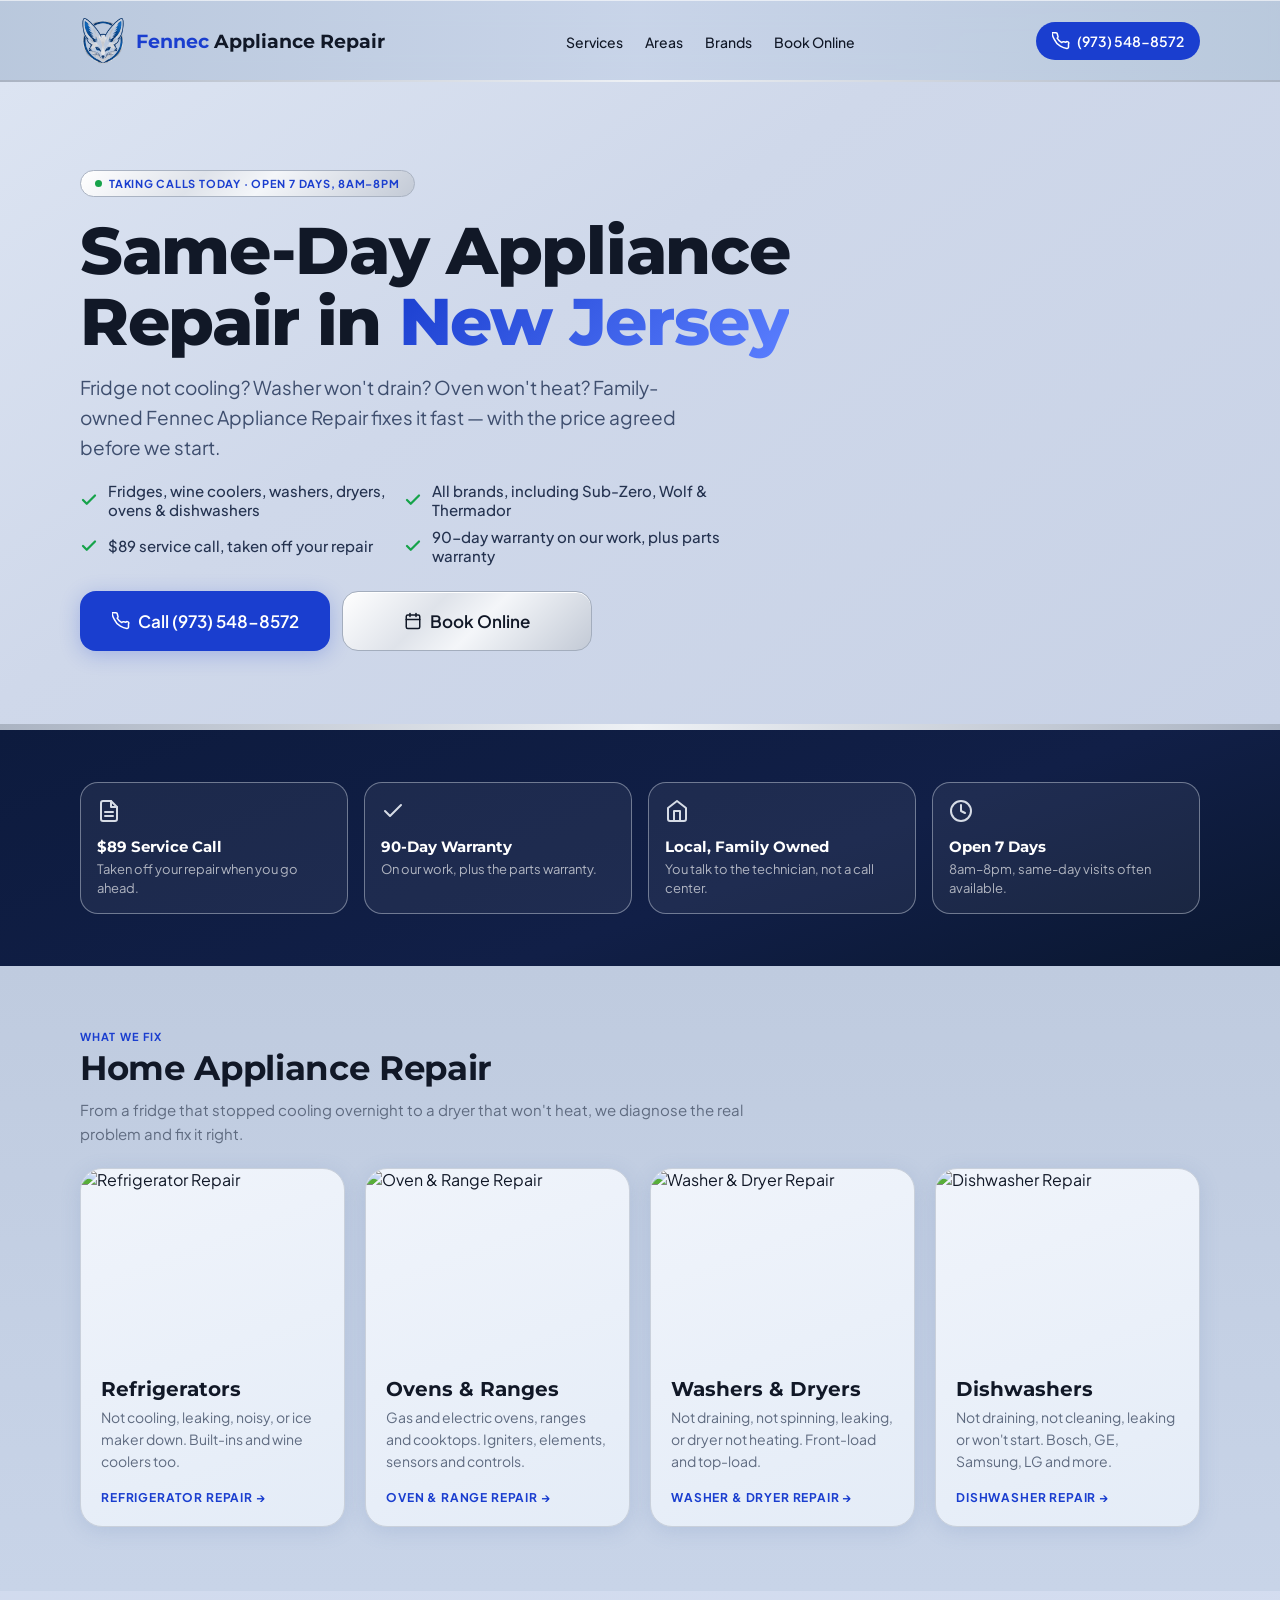
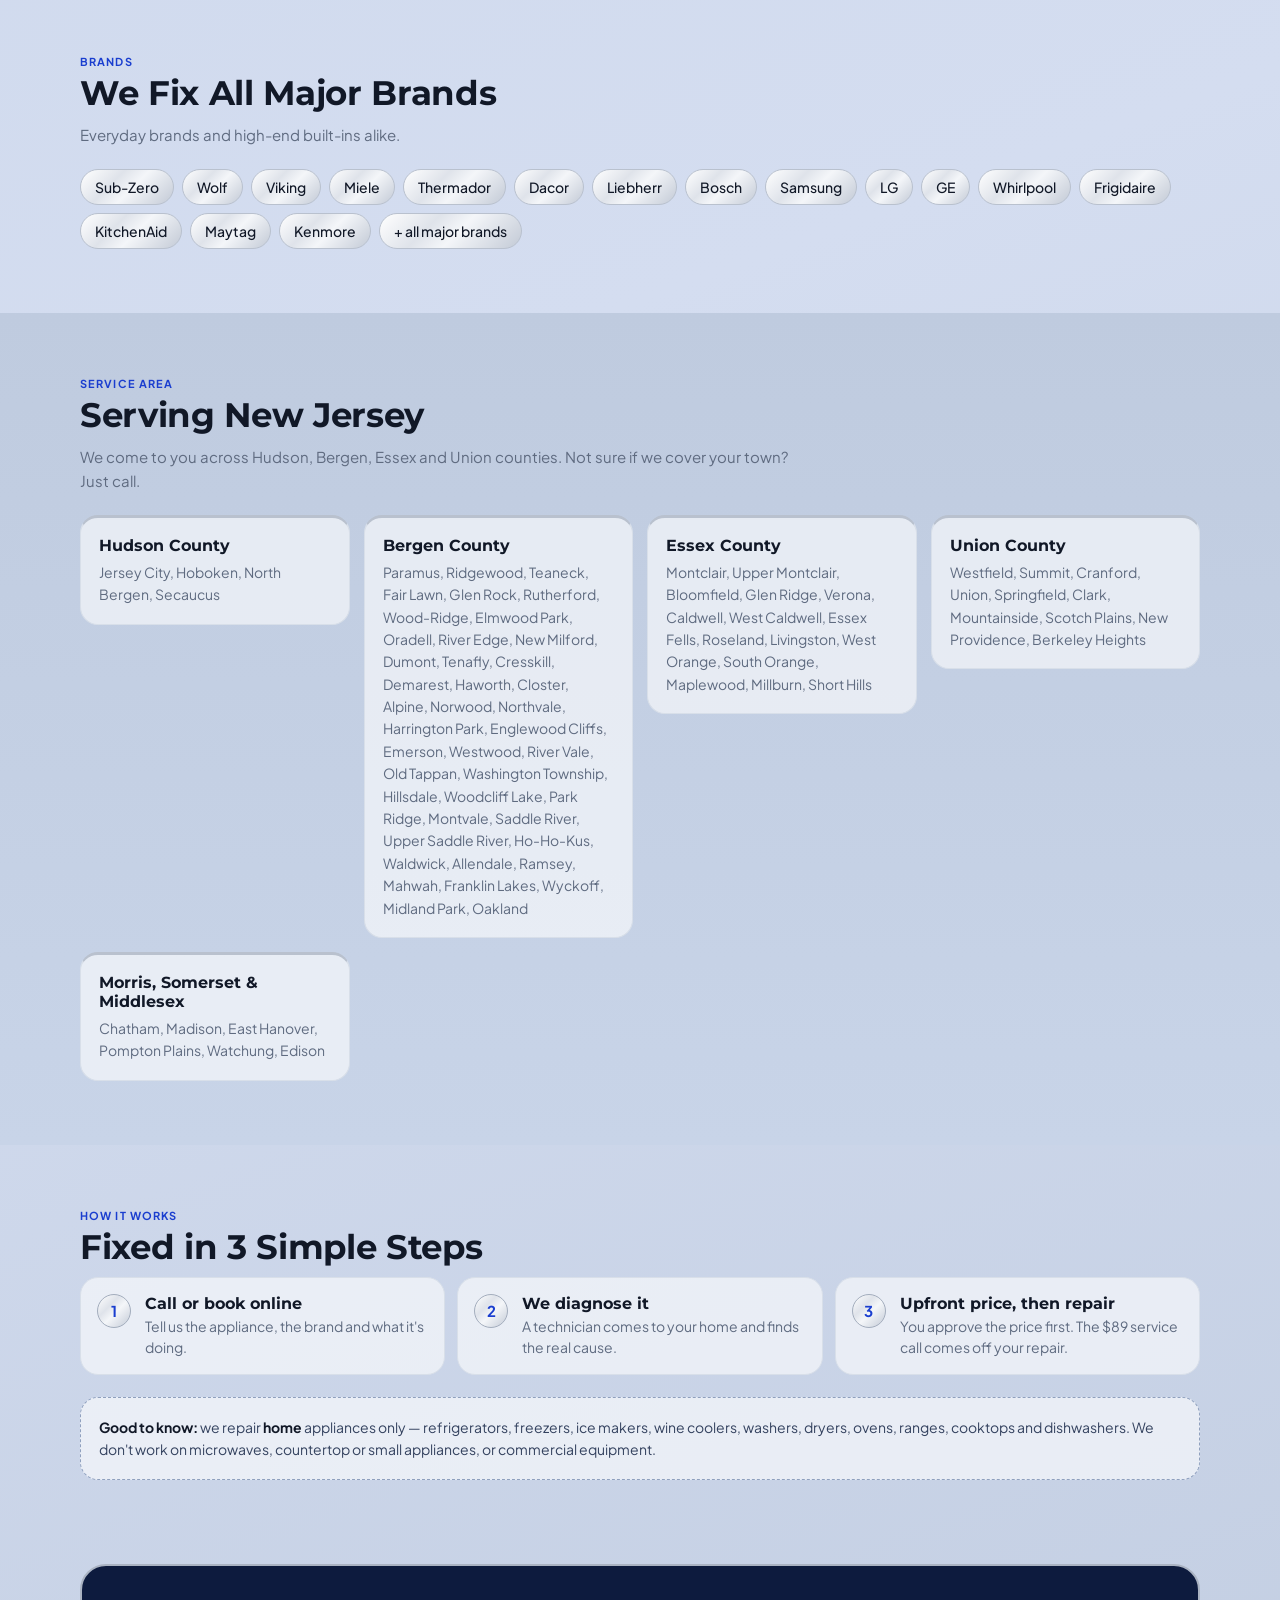
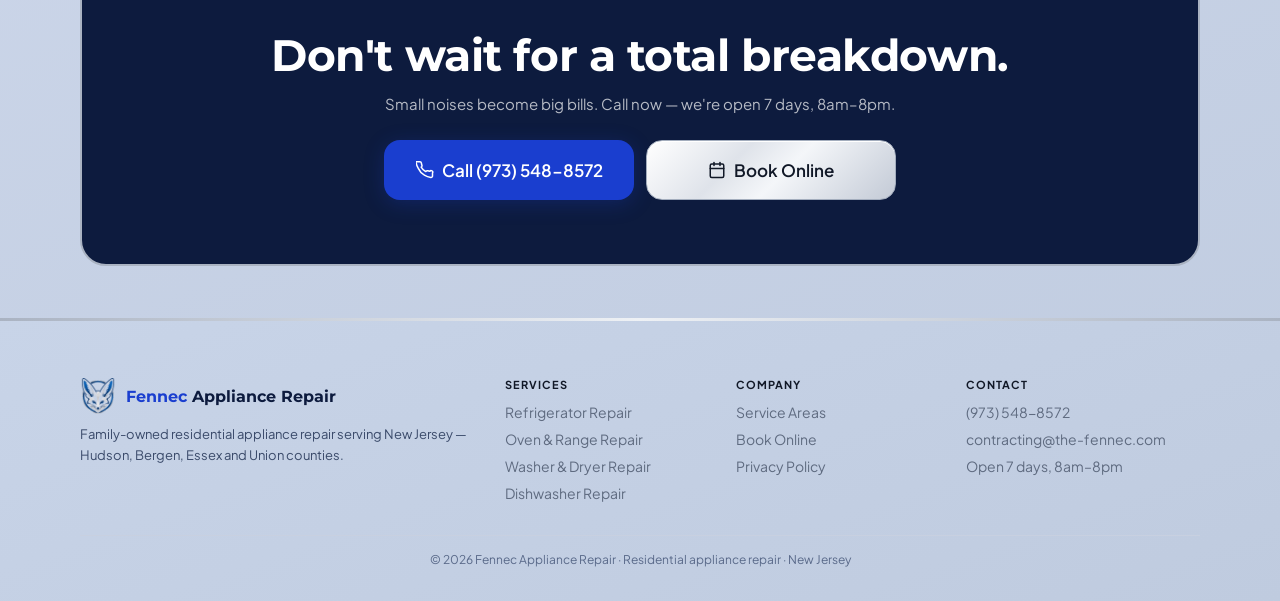
==== commit 6e48ea90: "Change service call price from $69 to $89 Co-Authored-By: Claude Opus 5.5 <noreply@anthropic.com> Cl" ====
--- a/index.html
+++ b/index.html
@@ -42,7 +42,7 @@
   <ul class="hero-points">
     <li><svg class="i" viewBox="0 0 24 24" aria-hidden="true"><polyline points="20 6 9 17 4 12"/></svg>Fridges, wine coolers, washers, dryers, ovens &amp; dishwashers</li>
     <li><svg class="i" viewBox="0 0 24 24" aria-hidden="true"><polyline points="20 6 9 17 4 12"/></svg>All brands, including Sub-Zero, Wolf &amp; Thermador</li>
-    <li><svg class="i" viewBox="0 0 24 24" aria-hidden="true"><polyline points="20 6 9 17 4 12"/></svg>$69 service call, taken off your repair</li>
+    <li><svg class="i" viewBox="0 0 24 24" aria-hidden="true"><polyline points="20 6 9 17 4 12"/></svg>$89 service call, taken off your repair</li>
     <li><svg class="i" viewBox="0 0 24 24" aria-hidden="true"><polyline points="20 6 9 17 4 12"/></svg>90-day warranty on our work, plus parts warranty</li>
   </ul>
   <div class="btn-row"><a href="tel:+19735488572" class="btn-primary"><svg class="i" viewBox="0 0 24 24" aria-hidden="true"><path d="M22 16.92v3a2 2 0 01-2.18 2 19.79 19.79 0 01-8.63-3.07A19.5 19.5 0 013.07 9.81a19.79 19.79 0 01-3.07-8.67A2 2 0 012.18 1h3a2 2 0 012 1.72c.127.96.361 1.903.7 2.81a2 2 0 01-.45 2.11L6.91 8.14a16 16 0 006 6l.62-.62a2 2 0 012.11-.45c.907.339 1.85.573 2.81.7A2 2 0 0122 15.92v1z"/></svg>Call (973) 548-8572</a><a href="/book/" class="btn-secondary"><svg class="i" viewBox="0 0 24 24" aria-hidden="true"><rect x="3" y="4" width="18" height="18" rx="2"/><line x1="16" y1="2" x2="16" y2="6"/><line x1="8" y1="2" x2="8" y2="6"/><line x1="3" y1="10" x2="21" y2="10"/></svg>Book Online</a></div>
@@ -50,7 +50,7 @@
 
 <section class="trust-section" aria-label="Why choose us">
   <div class="trust-grid">
-    <div class="trust-card"><svg class="i" viewBox="0 0 24 24" aria-hidden="true"><path d="M14 2H6a2 2 0 00-2 2v16a2 2 0 002 2h12a2 2 0 002-2V8z"/><polyline points="14 2 14 8 20 8"/><line x1="16" y1="13" x2="8" y2="13"/><line x1="16" y1="17" x2="8" y2="17"/></svg><h3>$69 Service Call</h3><p>Taken off your repair when you go ahead.</p></div>
+    <div class="trust-card"><svg class="i" viewBox="0 0 24 24" aria-hidden="true"><path d="M14 2H6a2 2 0 00-2 2v16a2 2 0 002 2h12a2 2 0 002-2V8z"/><polyline points="14 2 14 8 20 8"/><line x1="16" y1="13" x2="8" y2="13"/><line x1="16" y1="17" x2="8" y2="17"/></svg><h3>$89 Service Call</h3><p>Taken off your repair when you go ahead.</p></div>
     <div class="trust-card"><svg class="i" viewBox="0 0 24 24" aria-hidden="true"><polyline points="20 6 9 17 4 12"/></svg><h3>90-Day Warranty</h3><p>On our work, plus the parts warranty.</p></div>
     <div class="trust-card"><svg class="i" viewBox="0 0 24 24" aria-hidden="true"><path d="M3 9l9-7 9 7v11a2 2 0 01-2 2H5a2 2 0 01-2-2z"/><polyline points="9 22 9 12 15 12 15 22"/></svg><h3>Local, Family Owned</h3><p>You talk to the technician, not a call center.</p></div>
     <div class="trust-card"><svg class="i" viewBox="0 0 24 24" aria-hidden="true"><circle cx="12" cy="12" r="10"/><polyline points="12 6 12 12 16 14"/></svg><h3>Open 7 Days</h3><p>8am–8pm, same-day visits often available.</p></div>
@@ -96,10 +96,46 @@
   <ol class="steps">
     <li><div><h3>Call or book online</h3><p>Tell us the appliance, the brand and what it's doing.</p></div></li>
     <li><div><h3>We diagnose it</h3><p>A technician comes to your home and finds the real cause.</p></div></li>
-    <li><div><h3>Upfront price, then repair</h3><p>You approve the price first. The $69 service call comes off your repair.</p></div></li>
+    <li><div><h3>Upfront price, then repair</h3><p>You approve the price first. The $89 service call comes off your repair.</p></div></li>
   </ol>
   <div style="margin-top:22px"><div class="note-box"><strong>Good to know:</strong> we repair <strong>home</strong> appliances only — refrigerators, freezers, ice makers, wine coolers, washers, dryers, ovens, ranges, cooktops and dishwashers. We don't work on microwaves, countertop or small appliances, or commercial equipment.</div></div>
 </section>
+
+<section class="section alt" id="reviews" hidden>
+  <div class="section-eyebrow">Reviews</div>
+  <h2 class="section-title">What Customers Say</h2>
+  <div class="reviews-grid" id="reviews-list"></div>
+  <p style="margin-top:22px"><a href="/review/" class="more-link">Had a repair with us? Leave a review →</a></p>
+</section>
+<script>
+(function () {
+  var sec = document.getElementById('reviews'), list = document.getElementById('reviews-list');
+  function el(tag, cls, text) { var e = document.createElement(tag); if (cls) e.className = cls; if (text) e.textContent = text; return e; }
+  fetch('https://script.google.com/macros/s/AKfycbyu14L-XmrgqKQSTzO4xk7Yy4jrgl8tPyLDW8sWm9mlVMXB7ceuyeJ0esyzXH55Xiyw/exec').then(function (r) { return r.json(); }).then(function (items) {
+    if (!Array.isArray(items) || !items.length) return;
+    items.forEach(function (it) {
+      var card = el('figure', 'review-card');
+      var n = Math.max(1, Math.min(5, Math.round(it.stars || 5)));
+      var st = el('div', 'review-stars', '★★★★★'.slice(0, n) + '☆☆☆☆☆'.slice(0, 5 - n));
+      st.setAttribute('aria-label', n + ' out of 5 stars');
+      card.appendChild(st);
+      card.appendChild(el('blockquote', 'review-text', it.review));
+      var who = it.name + (it.town ? ', ' + it.town : '');
+      var meta = el('figcaption', 'review-meta', who + (it.repaired ? ' · ' + it.repaired : '') + (it.date ? ' · ' + it.date : ''));
+      card.appendChild(meta);
+      if (it.reply) {
+        var rep = el('div', 'review-reply');
+        rep.appendChild(el('strong', '', 'Response from Fennec Appliance Repair'));
+        rep.appendChild(el('p', '', it.reply));
+        card.appendChild(rep);
+      }
+      list.appendChild(card);
+    });
+    sec.hidden = false;
+  }).catch(function () {});
+})();
+</script>
+
 </main>
 <section class="cta-block">
   <h2>Don't wait for a total breakdown.</h2>
--- a/assets/styles.css
+++ b/assets/styles.css
@@ -287,3 +287,13 @@
 .section-title, .cta-block h2 { font-weight: 700; }
 .service-body h3, .trust-card h3, .problem-card h3, .area-card h3, .steps h3 { font-weight: 700; letter-spacing: 0; }
 .nav-logo-text, .footer-logo-name { font-weight: 700; letter-spacing: 0; }
+
+/* ===== Customer reviews ===== */
+.reviews-grid { display: grid; grid-template-columns: repeat(auto-fit, minmax(260px, 1fr)); gap: 16px; align-items: start; }
+.review-card { margin: 0; background: rgba(255,255,255,0.75); border: 1.5px solid #c9d0db; border-radius: 18px; padding: 18px; }
+.review-stars { color: #f5a623; font-size: 18px; letter-spacing: 2px; margin-bottom: 8px; }
+.review-text { margin: 0 0 10px; font-size: 15px; line-height: 1.6; color: var(--dark); white-space: pre-line; }
+.review-meta { font-size: 13px; color: var(--gray); }
+.review-reply { margin-top: 12px; padding: 10px 12px; border-left: 3px solid #aab3c2; background: rgba(255,255,255,0.6); font-size: 14px; line-height: 1.5; }
+.review-reply strong { display: block; font-size: 12px; color: var(--blue); margin-bottom: 4px; }
+.review-reply p { margin: 0; color: var(--dark); }
